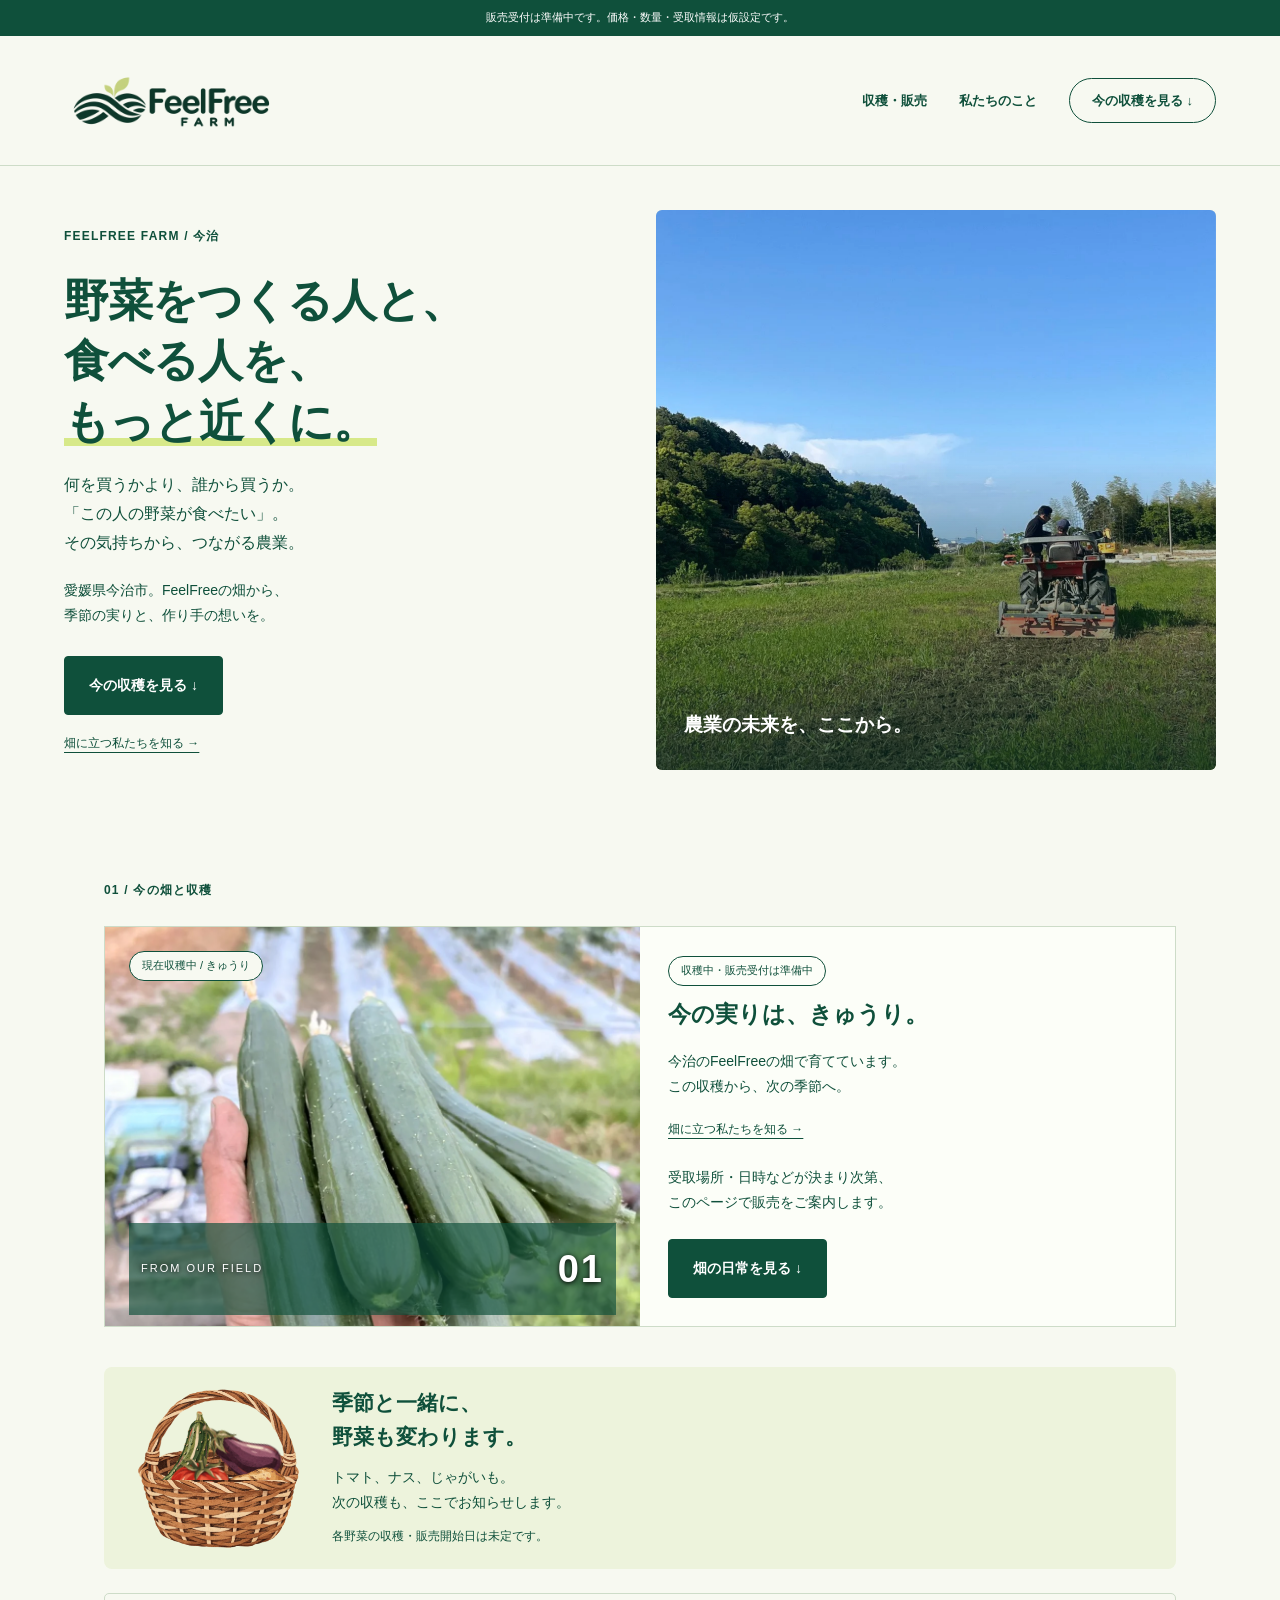
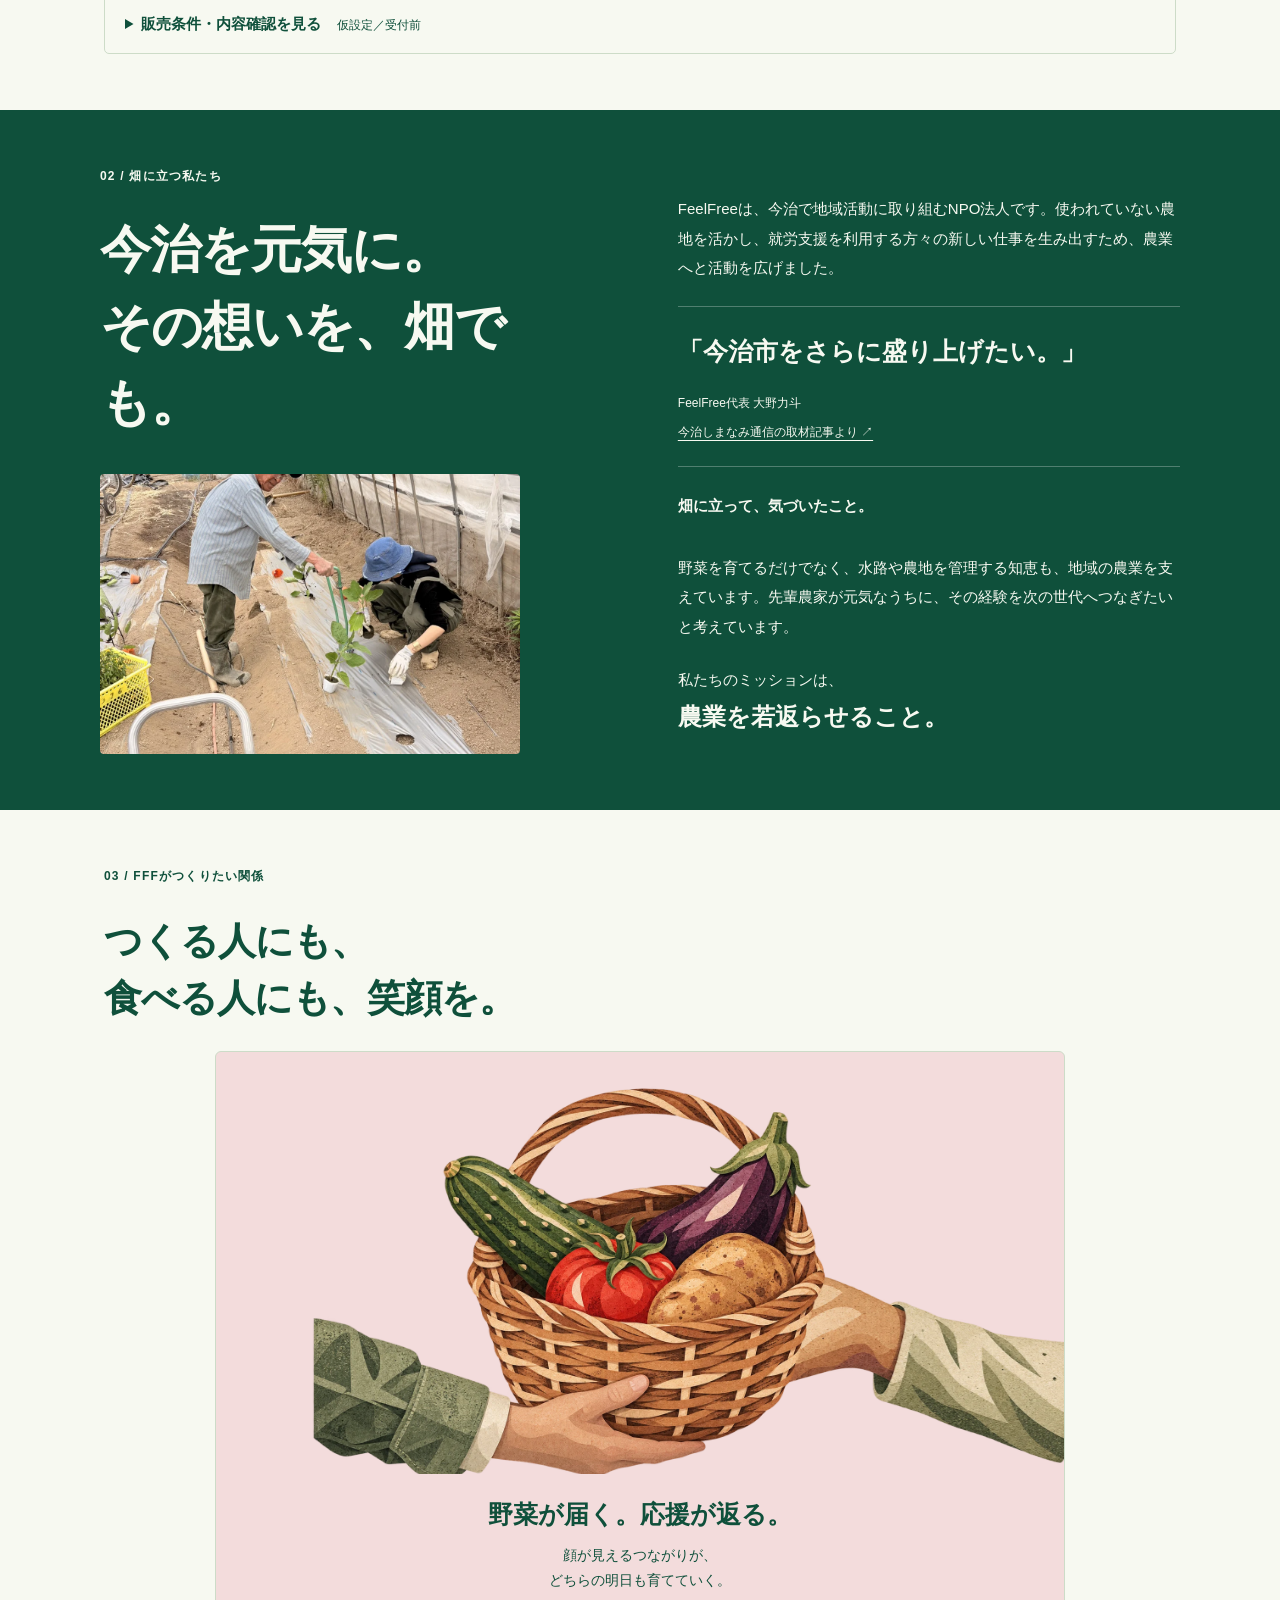
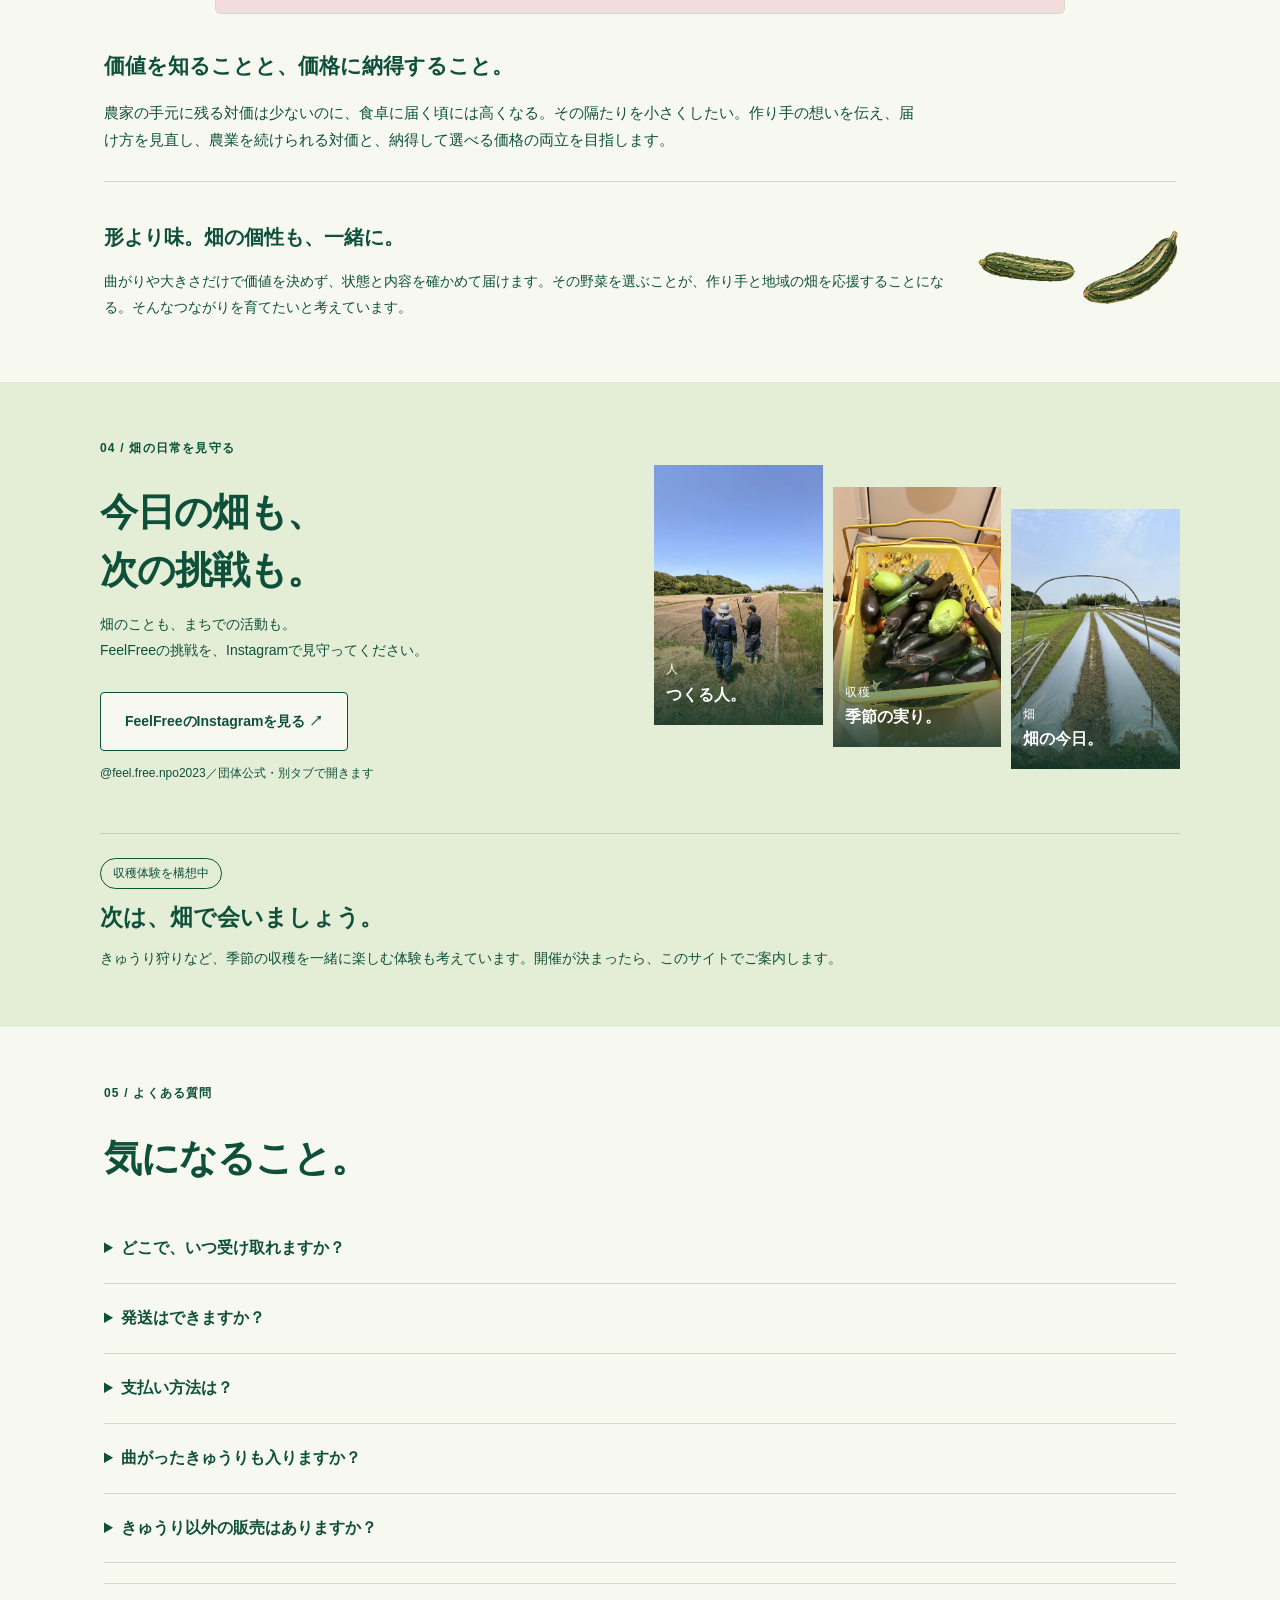
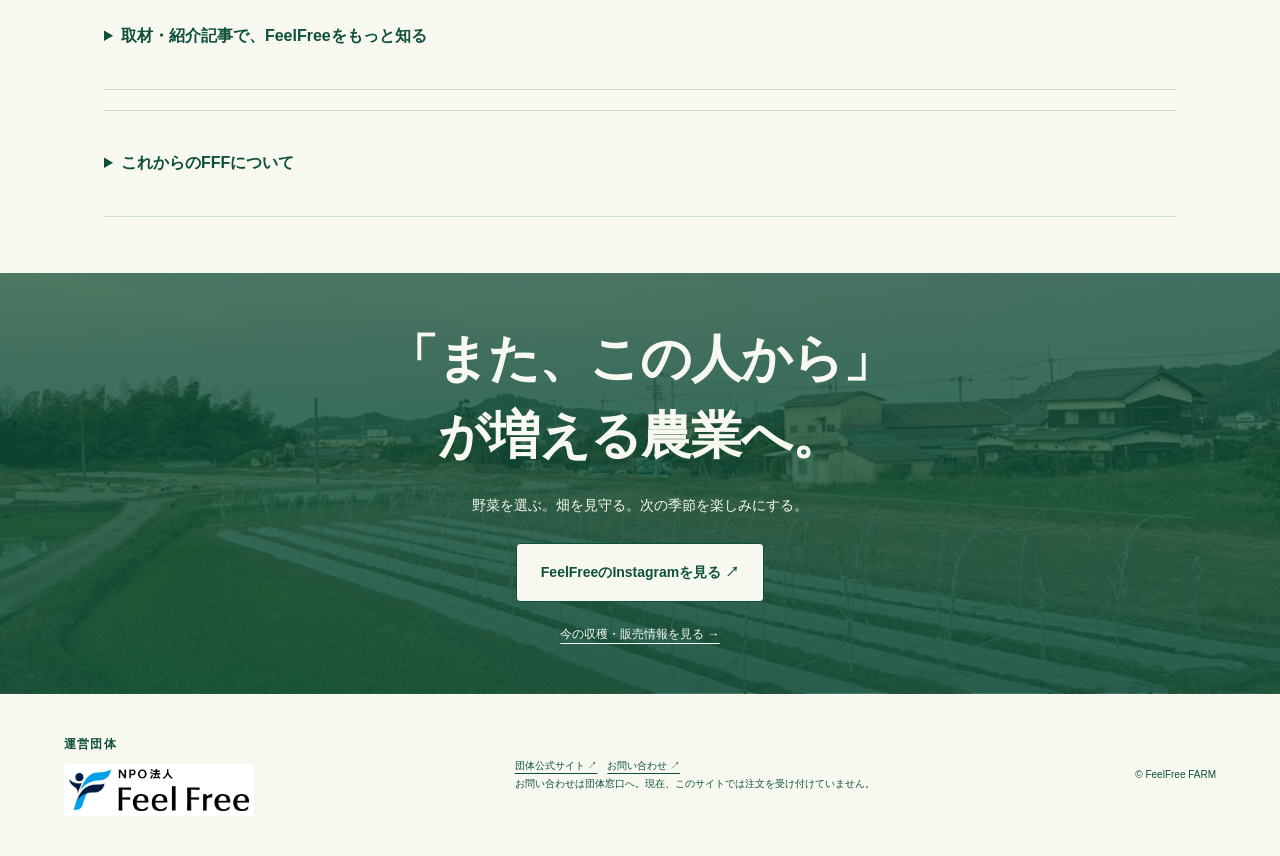
==== index.html @ 2fedcece "Publish approved FeelFree FARM website" ====
<!doctype html>
<html lang="ja"><head><meta charset="utf-8"><meta name="viewport" content="width=device-width,initial-scale=1"><meta name="theme-color" content="#0f503b"><meta name="description" content="FeelFree FARM。野菜をつくる人と、食べる人をつなぐ。作り手の想いを知り、その人の野菜を選ぶ。今治の畑から、季節の実りと物語を届けます。"><title>FeelFree FARM | 畑から、もっと自由に。</title><link rel="stylesheet" href="style.css?v=refine2"><script defer src="config.js"></script><script defer src="app.js?v=refine2"></script></head>
<body><a class="skip" href="#main">本文へ</a><div class="preview">販売受付は準備中です。価格・数量・受取情報は仮設定です。</div>
<header><a class="brand" href="#" aria-label="FeelFree FARM ホーム"><img src="fff-logo.webp" alt="FeelFree FARM" width="1000" height="360"></a><nav aria-label="メイン"><a href="#weekly">収穫・販売</a><a href="#story">私たちのこと</a><a class="nav-cta" href="#weekly">今の収穫を見る ↓</a></nav></header>
<main id="main"><section class="hero"><div class="hero-copy"><p class="eyebrow">FEELFREE FARM / 今治</p><h1 class="hero-title"><span>野菜をつくる人と、</span><span>食べる人を、</span><span><em>もっと近くに。</em></span></h1><p class="lead">何を買うかより、誰から買うか。<br>「この人の野菜が食べたい」。<br>その気持ちから、つながる農業。</p><p class="hero-intro">愛媛県今治市。FeelFreeの畑から、<br>季節の実りと、作り手の想いを。</p><a class="button" href="#weekly">今の収穫を見る ↓</a><a class="text-link" href="#story">畑に立つ私たちを知る →</a></div><figure class="hero-photo"><img src="farm-hero.webp" alt="青空の下、トラクターで畑を耕す人たち" width="1477" height="1108" fetchpriority="high"><figcaption><b>農業の未来を、ここから。</b></figcaption></figure></section><section id="weekly" class="section harvest-section"><p class="eyebrow">01 / 今の畑と収穫</p><div class="product"><div class="product-visual harvest-photo"><img src="cucumber-harvest.webp" alt="畑を背景に、手に持った収穫したきゅうり" width="1108" height="1477" loading="lazy"><span class="pill">現在収穫中 / きゅうり</span><p>FROM OUR FIELD <b>01</b></p></div><div class="product-detail"><span class="pill">収穫中・販売受付は準備中</span><h2>今の実りは、きゅうり。</h2><p>今治のFeelFreeの畑で育てています。<br>この収穫から、次の季節へ。</p><a class="producer-link" href="#story">畑に立つ私たちを知る →</a><p class="harvest-status">受取場所・日時などが決まり次第、<br>このページで販売をご案内します。</p><a class="button" href="#instagram">畑の日常を見る ↓</a></div></div><div class="seasonal compact-season"><div class="season-illustration"><div class="basket-scene" data-motion-scene="basket" role="img" aria-label="きゅうり、トマト、ナス、じゃがいもが収穫かごに集まるイラスト"><img class="basket-back" src="basket.webp" alt="" width="1254" height="1254" loading="lazy"><div class="basket-crop basket-cucumber"><img src="cucumber-curved.webp" alt="" width="1254" height="1254" loading="lazy"></div><div class="basket-crop basket-eggplant"><img src="eggplant.webp" alt="" width="1254" height="1254" loading="lazy"></div><div class="basket-crop basket-potato"><img src="potato.webp" alt="" width="1254" height="1254" loading="lazy"></div><div class="basket-crop basket-tomato"><img src="tomato.webp" alt="" width="1254" height="1254" loading="lazy"></div><img class="basket-front" src="basket.webp" alt="" width="1254" height="1254" loading="lazy"></div><div class="season-art-copy"><h3>季節と一緒に、<br>野菜も変わります。</h3><p>トマト、ナス、じゃがいも。<br>次の収穫も、ここでお知らせします。</p><small>各野菜の収穫・販売開始日は未定です。</small></div></div></div><details id="reserve" class="sales-disclosure"><summary>販売条件・内容確認を見る <span>仮設定／受付前</span></summary><div class="sales-body"><p class="note">価格・数量・受取情報は仮設定です。内容確認をしても、予約・決済・在庫確保は行われません。</p><dl class="sale-facts"><div><dt>商品・価格</dt><dd>きゅうり5本／1袋 ¥300（税込・仮設定）</dd></div><div><dt>販売予定数</dt><dd>20袋（仮設定・在庫未連携）</dd></div><div><dt>受取・支払い</dt><dd>場所・日時・支払い方法は調整中</dd></div><div><dt>発送</dt><dd>要相談／対応地域・送料は未確定</dd></div></dl><form id="order-form"><h3>現在収穫中のきゅうり</h3><label for="quantity">袋数 <span>1袋5本・¥300（税込 / 仮設定）</span></label><div class="quantity"><button type="button" id="minus" aria-label="1袋減らす">−</button><input id="quantity" type="number" min="1" max="5" value="1" required><button type="button" id="plus" aria-label="1袋増やす">＋</button></div><fieldset><legend>受取方法</legend><label class="choice"><input type="radio" name="method" value="local" checked><span><b>ローカル受取</b><small>場所・日時は確定後にご案内</small></span></label><label class="choice"><input type="radio" name="method" value="shipping"><span><b>発送を相談する</b><small>送料別・対応可否は確認が必要です</small></span></label></fieldset><div class="total"><span>商品代金（仮）</span><strong id="total">¥300</strong></div><p id="shipping-note" class="note">受取場所・日時は調整中です。</p><button class="button" type="submit">予約内容を確認する →</button><noscript><p>内容確認にはJavaScriptが必要です。商品情報はこのページでご覧いただけます。</p></noscript></form><div id="confirmation" hidden tabindex="-1"><p class="eyebrow">RESERVATION PREVIEW</p><h3>予約内容の確認</h3><p id="summary"></p><p class="note">送料は含まれていません。これは確認用のプレビューです。送信・予約・決済は行われていません。</p><button type="button" id="copy" class="button">内容をコピーする</button><p id="copy-status" role="status"></p></div></div></details></section><section id="story" class="story section"><div><p class="eyebrow">02 / 畑に立つ私たち</p><h2>今治を元気に。<br>その想いを、畑でも。</h2><img class="story-photo" src="people-growing.webp" alt="ハウスの中で一緒に苗を植える人たち" width="1108" height="1477" loading="lazy"></div><div class="story-body"><p>FeelFreeは、今治で地域活動に取り組むNPO法人です。使われていない農地を活かし、就労支援を利用する方々の新しい仕事を生み出すため、農業へと活動を広げました。</p><blockquote><p>「今治市をさらに盛り上げたい。」</p><cite>FeelFree代表 大野力斗<br><a href="https://imabari-shimanami.com/business/oonorikito-feelfree/" target="_blank" rel="noopener noreferrer">今治しまなみ通信の取材記事より ↗</a></cite></blockquote><p class="field-note"><b>畑に立って、気づいたこと。</b><br>野菜を育てるだけでなく、水路や農地を管理する知恵も、地域の農業を支えています。先輩農家が元気なうちに、その経験を次の世代へつなぎたいと考えています。</p><p class="mission">私たちのミッションは、<strong>農業を若返らせること。</strong></p></div></section><section id="connection" class="connection section"><div class="section-head"><div><p class="eyebrow">03 / FFFがつくりたい関係</p><h2>つくる人にも、<br>食べる人にも、笑顔を。</h2></div></div><div class="hand-connection"><div class="hands-scene" data-motion-scene="hands" role="img" aria-label="作り手が収穫かごを差し出し、食べる人の手が近づくイラスト。野菜を届け、応援が返るつながり"><img class="grower-hand" src="grower-offering.webp" alt="" width="1254" height="1254" loading="lazy"><img class="eater-hand" src="eater-receiving.webp" alt="" width="1254" height="1254" loading="lazy"></div><div class="hands-message"><h3>野菜が届く。応援が返る。</h3><p>顔が見えるつながりが、<br>どちらの明日も育てていく。</p></div></div><div class="connection-copy"><h3>価値を知ることと、価格に納得すること。</h3><p>農家の手元に残る対価は少ないのに、食卓に届く頃には高くなる。その隔たりを小さくしたい。作り手の想いを伝え、届け方を見直し、農業を続けられる対価と、納得して選べる価格の両立を目指します。</p></div><div class="compact-values"><div><h3>形より味。畑の個性も、一緒に。</h3><p>曲がりや大きさだけで価値を決めず、状態と内容を確かめて届けます。その野菜を選ぶことが、作り手と地域の畑を応援することになる。そんなつながりを育てたいと考えています。</p></div><div class="value-illustrations" role="img" aria-label="形の違う2本のきゅうり"><img src="cucumber-straight.webp" alt="" width="1254" height="1254" loading="lazy"><img src="cucumber-curved.webp" alt="" width="1254" height="1254" loading="lazy"></div></div></section><section id="instagram" class="social section"><div><p class="eyebrow">04 / 畑の日常を見守る</p><h2>今日の畑も、<br>次の挑戦も。</h2><p>畑のことも、まちでの活動も。<br>FeelFreeの挑戦を、Instagramで見守ってください。</p><a class="button light" id="instagram-button" href="https://www.instagram.com/feel.free.npo2023/" target="_blank" rel="noopener noreferrer">FeelFreeのInstagramを見る ↗</a><p id="instagram-status" class="note">@feel.free.npo2023／団体公式・別タブで開きます</p></div><div class="journal"><div><img src="farm-walk.webp" alt="畑の道を一緒に歩く人たち" width="1108" height="1477" loading="lazy"><span>人</span><b>つくる人。</b></div><div><img src="seasonal-basket.webp" alt="ナスなどの野菜が入った収穫かご" width="1108" height="1477" loading="lazy"><span>収穫</span><b>季節の実り。</b></div><div><img src="field-rows.webp" alt="空の下にまっすぐ続く畑の畝" width="1108" height="1477" loading="lazy"><span>畑</span><b>畑の今日。</b></div></div><div class="event-preview"><span class="pill">収穫体験を構想中</span><h3>次は、畑で会いましょう。</h3><p>きゅうり狩りなど、季節の収穫を一緒に楽しむ体験も考えています。開催が決まったら、このサイトでご案内します。</p></div></section><section class="section faq"><p class="eyebrow">05 / よくある質問</p><h2>気になること。</h2><details><summary>どこで、いつ受け取れますか？</summary><p>場所と日時は調整中です。受付開始前に商品欄へ掲載します。現時点で来場・受取をお約束するものではありません。</p></details><details><summary>発送はできますか？</summary><p>初期はローカル受取を中心に考えています。発送は要相談です。対応地域・梱包方法・送料を確定してからご案内します。</p></details><details><summary>支払い方法は？</summary><p>支払い方法は未確定です。このサイトでは現在、決済できません。受付開始時にご案内します。</p></details><details><summary>曲がったきゅうりも入りますか？</summary><p>含まれる可能性があります。実際の販売内容は、その週の商品説明でお知らせします。</p></details><details><summary>きゅうり以外の販売はありますか？</summary><p>FFFでは、トマト・ナス・じゃがいもなども収穫時期に合わせて発信していきます。現在収穫中なのがきゅうりです。販売の開始日や内容は、それぞれ確定後にお知らせします。</p></details><div id="articles" class="articles"><details class="background-details"><summary>取材・紹介記事で、FeelFreeをもっと知る</summary><div class="article-grid"><a href="https://imabari-shimanami.com/business/oonorikito-feelfree/" target="_blank" rel="noopener noreferrer"><span>今治しまなみ通信 / 2026.09.07</span><h3>農業に踏み出した理由と、<br>次の世代へつなぐ未来。</h3><p>農地の活用、仕事づくり、農業の知恵の継承。FeelFreeの農業への挑戦を紹介した記事です。</p><b>取材記事を読む ↗ <small>別タブで開きます</small></b></a><a href="https://ehimeimabari-padel.com/?p=2091&amp;shem=aimgspe," target="_blank" rel="noopener noreferrer"><span>今治パデル協会 / 2026.09.02</span><h3>若い人の挑戦が、<br>まちの活力になる。</h3><p>FeelFreeの地域活動と、今治パデル協会へのシルバーパートナー加入を紹介。活動の根底にある想いが伝わります。</p><b>紹介記事を読む ↗ <small>別タブで開きます</small></b></a></div></details></div><details class="background-details"><summary>これからのFFFについて</summary><p>今はFeelFreeの畑から。これからは地域の農家と、その人の野菜を食べたい人が直接出会える場所へ。農家自身が想いを発信し、応援してくれる人とつながる手助けもしていきます。</p><p class="note">農家の掲載・マッチング機能は将来構想です。</p></details></section><section class="closing" style="background-image:linear-gradient(#0f503bba,#0f503bdf),url(evening-field.webp)"><h2>「また、この人から」<br>が増える農業へ。</h2><p>野菜を選ぶ。畑を見守る。次の季節を楽しみにする。</p><a class="button light" href="https://www.instagram.com/feel.free.npo2023/" target="_blank" rel="noopener noreferrer">FeelFreeのInstagramを見る ↗</a><a class="closing-link" href="#weekly">今の収穫・販売情報を見る →</a></section></main><footer><div class="operator"><p class="eyebrow">運営団体</p><img src="feelfree-logo.jpg" alt="NPO法人FeelFree" width="999" height="233" loading="lazy"></div><p><a href="https://feelfreeimabari.jp/" target="_blank" rel="noopener noreferrer">団体公式サイト ↗</a>　<a href="https://feelfreeimabari.jp/contact/" target="_blank" rel="noopener noreferrer">お問い合わせ ↗</a><br>お問い合わせは団体窓口へ。現在、このサイトでは注文を受け付けていません。</p><small>© FeelFree FARM</small></footer></body></html>
---- style.css ----
@charset "UTF-8";
.purpose-intro{padding-top:38px!important;padding-bottom:38px!important;border-bottom:1px solid var(--line)}.purpose-intro .eyebrow{margin-bottom:12px}.purpose-intro>p:last-child{font-size:clamp(17px,2vw,24px);line-height:1.9;margin:0}.producer-link{display:block;font-size:12px;text-decoration:underline;text-underline-offset:5px;margin-top:20px}.signature a{display:inline-block;margin-top:12px;text-decoration:underline;text-underline-offset:4px}.connection{padding-bottom:45px}.connection-lead{font-size:17px;line-height:2}.connection-map{display:grid;grid-template-columns:minmax(0,1fr) minmax(0,1.2fr) minmax(0,1fr);margin:35px 0;background:#e4eed8;border:1px solid var(--line)}.connection-map>div{padding:25px}.connection-map span{font-size:10px;letter-spacing:1px}.connection-map h3{font-size:25px;margin:10px 0}.connection-map p{font-size:13px;margin:0}.connection-center{display:flex;align-items:center;justify-content:center;flex-direction:column;background:var(--lime);text-align:center}.connection-center b{font-size:17px}.connection-center strong{font-size:35px;line-height:1.2}.connection-copy{max-width:760px}.articles{padding-top:35px}.article-grid{display:grid;grid-template-columns:repeat(2,minmax(0,1fr));gap:20px;margin-top:28px}.article-grid>a{display:block;padding:28px;border:1px solid var(--line);background:#fcfef8;transition:background .2s}.article-grid>a:hover{background:#e8f2db}.article-grid span{font-size:11px}.article-grid h3{font-size:23px;margin-top:15px}.article-grid p{font-size:13px}.article-grid b{display:block;border-top:1px solid var(--line);padding-top:16px;font-size:13px;margin-top:25px}.article-grid small{font-size:10px;font-weight:normal;display:block}.future{background:#e6efd9;margin-top:60px;margin-bottom:10px}.future>p:not(.eyebrow){max-width:750px}.future h2{margin-bottom:25px}.closing-link{display:block;margin-top:22px;text-decoration:underline;text-underline-offset:5px;font-size:12px}.closing>p:not(.eyebrow){margin-bottom:25px}@media(max-width:600px){.hero h1{font-size:clamp(29px,7.6vw,43px);letter-spacing:-1px}.connection-map{grid-template-columns:1fr}.connection-map>div{padding:22px}.connection-center strong{transform:rotate(90deg);margin:8px}.connection-map p br{display:none}.article-grid{grid-template-columns:1fr}.article-grid>a{padding:23px}.article-grid h3{font-size:21px}.connection-lead{font-size:15px}.connection-lead br{display:none}.future{margin-top:35px}.future h2{font-size:27px}}
/* Grid children must shrink to the available mobile width. */
.hero>*,.product>*,.story>*,.social>*,.values-grid>*,.reservation-grid>*,.journal>*{min-width:0}
:root{--green:#0f503b;--lime:#d7e989;--paper:#f7f9f1;--line:#cddcc8}*{box-sizing:border-box}html{scroll-behavior:smooth;scroll-padding-top:24px}body{margin:0;background:var(--paper);color:var(--green);font-family:Arial,"Yu Gothic",Meiryo,sans-serif;line-height:1.8}a{color:inherit;text-decoration:none}button,input{font:inherit}button,a,input,summary{-webkit-tap-highlight-color:transparent}button{cursor:pointer}a:focus-visible,button:focus-visible,input:focus-visible,summary:focus-visible{outline:3px solid #b2772c;outline-offset:5px}.skip{position:absolute;left:10px;top:-100px}.skip:focus{top:10px;z-index:10;background:white}.preview{background:var(--green);color:white;text-align:center;padding:8px 20px;font-size:12px}header{max-width:1360px;margin:auto;padding:27px 5%;display:flex;align-items:center;justify-content:space-between;border-bottom:1px solid var(--line)}.brand{font-size:27px;font-weight:800;letter-spacing:-1px;line-height:1.2}.brand span{font-size:14px;letter-spacing:2px}.brand small{display:block;font-size:10px;letter-spacing:2px;margin-top:9px}nav{display:flex;gap:32px;align-items:center;font-size:13px;font-weight:bold}.nav-cta{border:1px solid var(--green);border-radius:30px;padding:10px 22px}.hero{max-width:1360px;margin:auto;display:grid;grid-template-columns:1fr 1fr;padding:44px 5% 54px;gap:32px;align-items:center}.eyebrow{font-size:11px;letter-spacing:2px;font-weight:bold;margin:0 0 24px}.week-tag{font-size:12px;display:inline-block;border:1px solid var(--green);border-radius:30px;padding:4px 14px;margin:0 0 15px}h1{font-size:clamp(40px,4.7vw,67px);letter-spacing:-3px;line-height:1.35;margin:0 0 20px;font-weight:800}em{font-style:normal;box-shadow:inset 0 -0.18em var(--lime)}.lead{font-size:16px}.hero-facts{display:flex;gap:20px;align-items:center;margin:28px 0}.hero-facts>span{font-size:13px;font-weight:bold}.hero-facts strong{font-size:34px;line-height:1.3}.hero-facts small{display:block;font-size:10px;font-weight:normal;line-height:1.8}.button{display:inline-flex;align-items:center;justify-content:space-between;gap:36px;background:var(--green);color:white;border:1px solid var(--green);border-radius:4px;padding:16px 24px;font-size:14px;font-weight:bold;transition:transform .2s,background .2s}.button:hover{transform:translateY(-3px);background:#19664a}.hero-art{position:relative;background:#e7ebd4;border-radius:50% 50% 4px 4px;min-width:0;text-align:center;overflow:hidden}.hero-art svg{width:100%;display:block;animation:arrive .9s ease-out}.art-top{position:absolute;top:28px;left:0;right:0;font-size:10px;letter-spacing:2px}.round-label{position:absolute;top:90px;right:22px;transform:rotate(12deg);width:105px;height:105px;display:grid;align-content:center;background:var(--lime);border-radius:50%;font-size:13px;line-height:1.6;border:1px solid var(--green)}.round-label b{font-size:21px}.art-caption{position:absolute;bottom:17px;left:0;right:0;font-size:10px;line-height:1.8}.art-caption b{font-size:12px}.manifesto-strip{padding:19px;text-align:center;background:var(--lime);font-size:13px;font-weight:bold;letter-spacing:3px}.manifesto-strip span{margin:0 26px}.section{max-width:1200px;margin:auto;padding:90px 5%}.section-head{display:flex;justify-content:space-between;align-items:end;margin-bottom:35px;gap:30px}h2{font-size:clamp(28px,3vw,43px);line-height:1.5;letter-spacing:-1px;margin:0}h3{font-size:21px;line-height:1.6;margin:10px 0 16px}p{font-size:14px}.section-head>p{font-size:13px}.product{display:grid;grid-template-columns:1fr 1fr;border:1px solid var(--line);background:#fcfef8}.product-visual{background:#e0e6c9;padding:30px;display:flex;flex-direction:column;justify-content:space-between;min-height:470px;position:relative}.pill{display:inline-block;width:fit-content;border:1px solid currentColor;padding:4px 12px;border-radius:20px;font-size:11px}.cucumber-lines{display:flex;justify-content:center;gap:14px;transform:rotate(-13deg);padding:40px 0}.cucumber-lines i{width:36px;height:240px;border-radius:50% 50% 40% 40%;background:radial-gradient(circle,#90ae65 1px,transparent 2px) 0 0/15px 20px,linear-gradient(90deg,#164b32,#567e42,#205132);box-shadow:8px 13px 12px #183c2420}.cucumber-lines i:nth-child(even){transform:translateY(18px) rotate(5deg)}.product-visual>p{letter-spacing:2px;font-size:11px;display:flex;justify-content:space-between;align-items:center}.product-visual b{font-size:38px}.product-visual small{font-size:10px}.product-detail{padding:35px}.product-detail .eyebrow{margin-bottom:12px}.price{display:flex;align-items:baseline;gap:14px;margin:24px 0}.price strong{font-size:42px}.price span{font-size:11px}dl{margin:0}dl>div{display:grid;grid-template-columns:105px 1fr;border-top:1px solid var(--line);padding:11px 0;font-size:12px}dt{font-weight:bold}dd{margin:0}.note{font-size:12px;opacity:.8}.steps{display:grid;grid-template-columns:repeat(3,1fr);margin-top:28px;gap:28px}.steps>div{border-top:1px solid var(--line);padding-top:18px}.steps b{font-size:12px}.steps h3{font-size:17px;margin:8px 0}.steps p{font-size:12px;margin:0}.story{max-width:none;background:var(--green);color:var(--paper);display:grid;grid-template-columns:1fr 1fr;gap:10%;padding-left:max(5%,calc((100vw - 1080px)/2));padding-right:max(5%,calc((100vw - 1080px)/2))}.story h2{font-size:clamp(35px,4vw,54px)}.story-stamp{font-size:28px;border:1px solid #a8ba9b;border-radius:50%;width:140px;height:140px;text-align:center;display:grid;align-content:center;line-height:1.2;transform:rotate(-12deg);margin-top:35px}.story-stamp span{font-size:16px;letter-spacing:5px}.story-body p{line-height:2.2;margin-bottom:24px}.story-body .large-copy{font-size:26px;line-height:1.8;margin-top:0}.signature{font-size:12px;display:block;border-top:1px solid #6b8b76;padding-top:24px}.values{padding-top:100px;padding-bottom:100px}.values-grid{display:grid;grid-template-columns:1.1fr 1fr;gap:60px}.values h2{font-size:clamp(30px,3.4vw,46px)}.values h3{margin-top:0;font-size:19px}.social{max-width:none;background:#e4eed6;display:grid;grid-template-columns:1fr 1fr;gap:7%;padding-left:max(5%,calc((100vw - 1080px)/2));padding-right:max(5%,calc((100vw - 1080px)/2))}.light{background:var(--paper);color:var(--green)}.light:hover{background:var(--lime)}.social .button{margin-top:15px}.journal{display:grid;grid-template-columns:repeat(3,1fr);gap:10px;align-content:center}.journal>div{aspect-ratio:.72;background:#c4d2af;padding:15px;display:flex;flex-direction:column;justify-content:space-between}.journal>div:nth-child(2){background:#d6dcba;margin-top:22px}.journal>div:nth-child(3){background:#bbcca8;margin-top:44px}.journal span{font-size:9px;letter-spacing:1px}.journal b{font-size:20px;writing-mode:vertical-rl;align-self:center;letter-spacing:4px}.journal p{font-size:10px}.journal small{grid-column:1/-1;font-size:10px}.reservation-grid{display:grid;grid-template-columns:1.35fr 1fr;gap:50px}form{border:1px solid var(--line);padding:32px;background:#fcfef8}form h3{margin-top:0}form>label{display:block;font-weight:bold;font-size:14px}form>label span{display:block;font-size:12px;font-weight:normal}.quantity{display:flex;margin:16px 0 26px;width:170px}.quantity button{background:#e7f0dd;border:1px solid var(--line);width:48px;height:46px}.quantity input{min-width:0;width:74px;text-align:center;border:1px solid var(--line);border-left:0;border-right:0;background:white;border-radius:0}.quantity input::-webkit-inner-spin-button{appearance:none}fieldset{border:0;padding:0;margin:0}legend{font-size:14px;font-weight:bold;margin-bottom:12px}.choice{display:flex;gap:14px;align-items:center;border:1px solid var(--line);padding:14px;margin-bottom:10px;cursor:pointer}.choice:has(input:checked){background:#e8f2d8;border-color:var(--green)}input[type=radio]{accent-color:var(--green);width:20px;height:20px}.choice b{font-size:14px}.choice small{display:block;font-size:11px}.total{display:flex;justify-content:space-between;align-items:center;border-top:1px solid var(--line);padding-top:20px;margin-top:20px;font-size:14px}.total strong{font-size:32px}form .button{width:100%;margin-top:10px}aside{padding:20px 0}aside h3{font-size:30px}aside p{line-height:2}hr{border:0;border-top:1px solid var(--line);margin:28px 0}#confirmation{margin-top:28px;padding:28px;background:var(--lime);border-radius:4px}#confirmation[hidden]{display:none}#confirmation .eyebrow{margin-bottom:10px}.events{background:#f4ecd6;border-radius:6px}.event-row{display:flex;gap:36px;margin-top:34px}.event-icon{font-size:70px;line-height:1}.event-row>div{max-width:700px}.faq details{border-bottom:1px solid var(--line);padding:20px 0}.faq h2{margin-bottom:28px}summary{cursor:pointer;font-size:16px;font-weight:bold;padding-right:12px}.faq details p{max-width:750px;padding:5px 20px}.closing{background:var(--green);color:var(--paper);text-align:center;padding:70px 24px}.closing h2{font-size:clamp(35px,4vw,54px);margin-bottom:30px}.closing .eyebrow{color:var(--lime)}footer{display:flex;align-items:center;justify-content:space-between;gap:24px;padding:40px 5%}footer p,footer small{font-size:10px}@keyframes arrive{from{opacity:0;transform:translateY(20px) rotate(-4deg)}to{opacity:1;transform:none}}@media(max-width:850px){nav>a:not(.nav-cta){display:none}.hero-facts{gap:12px}.hero-facts strong{font-size:27px}.hero{gap:15px}h1{letter-spacing:-2px}.section{padding:65px 5%}.story,.social{gap:6%}.journal{gap:6px}.journal>div{padding:10px}.journal b{font-size:17px}.product-detail{padding:25px}.product-visual{min-height:440px}.cucumber-lines{gap:8px}.cucumber-lines i{width:29px}.reservation-grid{gap:30px}.values-grid{gap:30px}footer{flex-wrap:wrap}}@media(max-width:600px){.preview{font-size:10px;padding:7px 16px}header{padding:20px 5%}.brand{font-size:23px}.brand span{font-size:11px}.brand small{font-size:8px}.nav-cta{font-size:10px;padding:9px 13px}.hero{grid-template-columns:1fr;padding-top:30px;gap:28px}.hero-copy .eyebrow{font-size:9px;margin-bottom:15px}h1{font-size:43px;line-height:1.35}.hero-facts{gap:22px;margin:22px 0}.hero-facts strong{font-size:32px}.hero-art{max-height:420px}.hero-art svg{max-height:420px}.round-label{top:75px;right:20px;width:85px;height:85px;font-size:11px}.round-label b{font-size:18px}.art-top{top:20px;font-size:8px}.art-caption{bottom:9px}.manifesto-strip{font-size:9px;letter-spacing:1px;padding:15px 5px}.manifesto-strip span{margin:0 8px}.section-head{display:block;margin-bottom:25px}.section-head>p{margin-top:20px}.eyebrow{font-size:10px;margin-bottom:18px}.product{grid-template-columns:1fr}.product-visual{min-height:320px;padding:22px}.cucumber-lines{padding:20px 0;gap:15px}.cucumber-lines i{height:170px;width:28px}.product-detail{padding:25px}.price{flex-wrap:wrap}.steps{gap:14px}.steps h3{font-size:14px}.steps p{font-size:11px}.story,.social,.values-grid,.reservation-grid{grid-template-columns:1fr}.story-stamp{display:none}.story-body{margin-top:36px}.story-body .large-copy{font-size:23px}.values-grid{gap:30px}.journal{margin-top:28px;gap:10px}.journal>div{padding:14px;aspect-ratio:.85}.journal b{font-size:22px}.journal p{font-size:9px}.journal small{margin-top:10px}form{padding:23px}.reservation-grid{gap:15px}aside{padding:15px 0 0}.event-row{gap:18px}.event-icon{font-size:45px}.event-row h3{font-size:20px}.events{border-radius:0}footer{padding:30px 5%;align-items:start}footer p{width:100%;order:3;margin:0}.closing{padding:60px 20px}.button{min-height:52px}h2{font-size:29px}}@media(prefers-reduced-motion:reduce){html{scroll-behavior:auto}*,*::before,*::after{animation:none!important;transition:none!important}.button:hover{transform:none}}
/* FFF main site: seasonal editorial photography */
.hero-photo{margin:0;position:relative;border-radius:6px;overflow:hidden;aspect-ratio:1/1.06;background:#dae1cc}.hero-photo img{width:100%;height:100%;object-fit:cover;object-position:65% 50%;display:block;animation:arrive .9s ease-out}.hero-photo:after{content:'';position:absolute;inset:45% 0 0;background:linear-gradient(transparent,#09291cc9)}.hero-photo figcaption{position:absolute;left:28px;bottom:28px;z-index:1;color:white}.hero-photo figcaption span{display:block;font-size:10px;letter-spacing:2px}.hero-photo figcaption b{font-size:19px}.hero-intro{margin:20px 0 28px}.text-link{display:block;font-size:12px;margin-top:18px;text-decoration:underline;text-underline-offset:5px}.harvest-photo{padding:0;min-height:0;overflow:hidden}.harvest-photo img{width:100%;height:100%;object-fit:cover;position:absolute;inset:0}.harvest-photo .pill{position:absolute;top:24px;left:24px;background:var(--paper)}.harvest-photo>p{position:absolute;bottom:0;left:24px;right:24px;color:white;text-shadow:0 1px 5px #000;background:#0f503baa;padding:12px}.seasonal{margin-top:40px}.seasonal-heading h3{font-size:22px}.crop-grid{display:grid;grid-template-columns:repeat(4,minmax(0,1fr));gap:16px}.crop-grid>div{border-top:2px solid var(--line);padding:18px 12px;background:#edf3e5}.crop-grid>div:first-child{background:var(--lime);border-color:var(--green)}.crop-grid span{font-size:9px;letter-spacing:1px}.crop-grid h3{margin:12px 0 4px;font-size:24px}.crop-grid p{font-size:12px}.story-photo{display:block;width:100%;max-width:420px;height:280px;object-fit:cover;object-position:50% 38%;margin-top:32px;border-radius:4px}.story-body{align-self:center}.journal>div{position:relative;padding:0;aspect-ratio:.65;overflow:hidden;justify-content:end;color:white}.journal>div:after{content:'';position:absolute;inset:50% 0 0;background:linear-gradient(transparent,#103327d9)}.journal img{position:absolute;inset:0;width:100%;height:100%;object-fit:cover}.journal span,.journal b{position:relative;z-index:1;margin:0 12px}.journal span{font-size:9px}.journal b{writing-mode:horizontal-tb;font-size:17px;letter-spacing:0;align-self:start;margin-bottom:15px}.closing{background-size:cover;background-position:center 55%}@media(max-width:600px){.hero-photo{aspect-ratio:1.13}.hero-photo img{object-position:66% 70%}.hero-photo figcaption{left:20px;bottom:20px}.hero-photo figcaption b{font-size:17px}.harvest-photo{height:370px;min-height:370px}.harvest-photo img{object-position:center 42%}.crop-grid{grid-template-columns:repeat(2,minmax(0,1fr));gap:10px}.crop-grid h3{font-size:23px}.story-photo{height:280px;max-width:none}.journal>div{aspect-ratio:.68}.journal b{font-size:14px}.journal span,.journal b{margin-left:8px;margin-right:5px}}

.hero h1{font-size:clamp(32px,3.5vw,48px);letter-spacing:-1px}@media(max-width:600px){.hero h1{font-size:clamp(28px,7.6vw,43px)}}

@media(max-width:360px){.connection h2{font-size:24px}.signature a{font-size:11px}.closing h2{font-size:29px}}
/* Original paper-cut illustrations: short motion, then a quiet resting state. */
.season-illustration{display:grid;grid-template-columns:minmax(0,1fr) minmax(0,1fr);align-items:center;gap:35px;margin:30px 0;background:#edf3dc;border-radius:8px;padding:25px}.basket-scene{position:relative;width:100%;max-width:420px;aspect-ratio:1.05;margin:auto;isolation:isolate}.basket-scene img{display:block;width:100%;height:100%;object-fit:contain}.basket-back,.basket-front{position:absolute;inset:0;width:100%;height:100%}.basket-back{z-index:0}.basket-front{z-index:3;clip-path:inset(57% 0 0 0);pointer-events:none}.basket-crop{position:absolute;z-index:2;transform-origin:50% 80%}.basket-cucumber{width:56%;height:56%;left:6%;top:16%;--turn:-28deg;--delay:0s;transform:rotate(var(--turn))}.basket-eggplant{width:41%;height:54%;left:48%;top:11%;--turn:-18deg;--delay:.65s;transform:rotate(var(--turn))}.basket-potato{width:38%;height:38%;left:50%;top:42%;--turn:10deg;--delay:1.3s;transform:rotate(var(--turn))}.basket-tomato{width:35%;height:40%;left:22%;top:38%;--turn:0deg;--delay:1.95s;transform:rotate(var(--turn))}.season-art-copy{min-width:0}.season-art-copy h3{font-size:30px;margin:12px 0 18px}.season-art-copy .eyebrow{margin-bottom:12px}.motion-replay{background:transparent;border:1px solid #768869;border-radius:24px;color:var(--green);font-size:11px;padding:10px 17px;min-height:44px}.motion-replay:disabled{opacity:.45;cursor:default}.motion-replay[hidden]{display:none}.is-playing .basket-crop{animation:basket-arrive 1.35s cubic-bezier(.22,.7,.3,1) var(--delay) both}.vegetable-gallery{display:grid;grid-template-columns:repeat(5,minmax(0,1fr));gap:18px;margin-top:42px;padding:20px 0 10px;align-items:center}.vegetable-piece{aspect-ratio:1;min-width:0;transform-origin:50% 85%}.vegetable-piece img{width:100%;height:100%;object-fit:contain;display:block}.vegetable-piece:nth-child(1){--delay:0s}.vegetable-piece:nth-child(2){--delay:.45s}.vegetable-piece:nth-child(3){--delay:.9s}.vegetable-piece:nth-child(4){--delay:1.35s}.vegetable-piece:nth-child(5){--delay:1.8s}.is-playing .vegetable-piece{animation:vegetable-sway 1.8s ease-in-out var(--delay) both}.gallery-caption{display:flex;align-items:center;justify-content:space-between;gap:15px;font-size:11px;padding-top:10px;border-top:1px solid var(--line)}@keyframes basket-arrive{0%{opacity:0;transform:translateY(-45px) rotate(calc(var(--turn) - 8deg))}65%{opacity:1;transform:translateY(4px) rotate(calc(var(--turn) + 2deg))}100%{opacity:1;transform:translateY(0) rotate(var(--turn))}}@keyframes vegetable-sway{0%,100%{transform:rotate(0)}30%{transform:rotate(-5deg) translateY(-3px)}65%{transform:rotate(3deg)}}@media(max-width:600px){.season-illustration{grid-template-columns:1fr;gap:8px;padding:20px 18px}.basket-scene{max-width:330px}.season-art-copy h3{font-size:26px}.season-art-copy h3 br{display:none}.season-art-copy .eyebrow{font-size:9px}.vegetable-gallery{gap:8px;grid-template-columns:repeat(3,minmax(0,1fr));margin-top:25px}.vegetable-piece:nth-child(4){grid-column:1;margin-left:30%;margin-right:-30%}.vegetable-piece:nth-child(5){grid-column:3;margin-left:-30%;margin-right:30%}.gallery-caption{align-items:start;flex-direction:column}}@media(prefers-reduced-motion:reduce){.is-playing .basket-crop,.is-playing .vegetable-piece{animation:none!important}}
@media(max-width:600px){.season-art-copy h3 br{display:initial}}
/* Hands exchange: a single landscape scene on every device. */
.hand-connection{margin:35px 0;background:#e4eed8;border:1px solid var(--line);border-radius:6px}.hand-labels{display:grid;grid-template-columns:repeat(2,minmax(0,1fr));gap:20px;padding:28px 32px 0}.hand-labels>div:last-child{text-align:right}.hand-labels span{font-size:10px;letter-spacing:2px}.hand-labels h3{font-size:27px;margin:8px 0}.hand-labels p{font-size:13px;margin:0}.hands-scene{position:relative;isolation:isolate;width:100%;aspect-ratio:2.1;overflow:hidden}.hands-scene>img{position:absolute;object-fit:contain;display:block;height:auto}.grower-hand{width:57%;left:0;top:-13%;z-index:2}.eater-hand{width:57%;right:-2%;top:6%;z-index:1}.hands-message{background:var(--lime);padding:27px 20px;text-align:center}.hands-message .eyebrow{font-size:9px;letter-spacing:1.5px;margin-bottom:10px}.hands-message h3{font-size:25px;margin:0 0 9px}.hands-message p{margin:0 0 16px}.hands-message small{display:block;font-size:10px;margin-top:12px}.hands-scene.is-playing .grower-hand{animation:offer-hand 2.8s ease-in-out both}.hands-scene.is-playing .eater-hand{animation:receive-hand 3.5s ease-in-out both}@keyframes offer-hand{0%{transform:translateX(-12%) rotate(-3deg);opacity:.45}55%{transform:translateX(2%) rotate(1deg);opacity:1}100%{transform:none;opacity:1}}@keyframes receive-hand{0%,15%{transform:translateX(18%) translateY(6%);opacity:.35}65%{transform:translateX(-2%) translateY(-2%);opacity:1}100%{transform:none;opacity:1}}@media(max-width:600px){.hand-labels{padding:20px 16px 0;gap:15px}.hand-labels h3{font-size:23px}.hand-labels p{font-size:11px;line-height:1.9}.hands-scene{aspect-ratio:1.55}.grower-hand{width:63%;top:0;left:-2%}.eater-hand{width:65%;top:18%;right:-4%}.hands-message{padding:23px 16px}.hands-message h3{font-size:22px}.hands-message .eyebrow{font-size:8px}.hands-message p{font-size:13px}}@media(prefers-reduced-motion:reduce){.hands-scene.is-playing *{animation:none!important}}
@media(max-width:360px){.hand-labels p{font-size:10px}.hand-labels h3{font-size:21px}.hands-message h3{font-size:19px}}

/* Warmth passes through the background, leaving the hands unobstructed. */
.hand-connection{transition:background-color 2.5s ease-in-out}.hand-connection.has-connected{background-color:#f3dcdc}.hands-message{transition:background-color 2.5s ease-in-out}.hand-connection.has-connected .hands-message{background-color:#f3dcdc}

/* Center the basket within the artwork, rather than centering its transparent canvas. */
.grower-hand{width:62.7%;left:10.1855%;transform-origin:63.5% 55%}
.hands-scene.is-playing .grower-hand{animation:offer-to-center 3.5s cubic-bezier(.22,.65,.3,1) both}
@keyframes offer-to-center{0%{transform:translateX(-22%) translateY(3%) rotate(-4deg);opacity:1}65%{transform:translateX(1%) translateY(-1%) rotate(.6deg);opacity:1}100%{transform:translateX(0) translateY(0) rotate(0);opacity:1}}
@media(max-width:600px){.grower-hand{width:69.3%;left:5.9945%;top:0}.hands-scene.is-playing .grower-hand{animation-name:offer-to-center}}
/* Opening: the three lines arrive in a calm sequence. */
.hero-title>span{display:block;animation:hero-line-in .95s cubic-bezier(.2,.65,.3,1) both}.hero-title>span:nth-child(2){animation-delay:.18s}.hero-title>span:nth-child(3){animation-delay:.36s}.hero-title em{display:inline;animation:hero-mark-in 1.1s ease-out .65s both}.hero .lead{animation:hero-line-in .85s ease-out .55s both}.hero .hero-intro{animation:hero-line-in .85s ease-out .7s both}.hero .button,.hero .text-link{animation:hero-line-in .75s ease-out .85s both}.hero-photo img{animation:hero-photo-in 1.3s ease-out both}.hands-scene{margin-top:18px}.hands-message{border-top:0}.article-grid>a,.crop-grid>div{transition:background-color .25s ease,transform .25s ease}.article-grid>a:hover{transform:translateY(-3px)}.motion-replay:not(:disabled):hover{background:#ffffff60;transform:translateY(-1px);transition:background .2s,transform .2s}@keyframes hero-line-in{from{opacity:0;transform:translateY(15px)}to{opacity:1;transform:none}}@keyframes hero-mark-in{from{box-shadow:inset 0 0 var(--lime)}to{box-shadow:inset 0 -.18em var(--lime)}}@keyframes hero-photo-in{from{opacity:.25;transform:scale(1.025)}to{opacity:1;transform:scale(1)}}@media(max-width:600px){.hands-scene{margin-top:12px}}@media(prefers-reduced-motion:reduce){.hero-title>span,.hero-title em,.hero .lead,.hero .hero-intro,.hero .button,.hero .text-link,.hero-photo img{animation:none!important}.article-grid>a:hover,.motion-replay:hover{transform:none}}
/* Less copy, clearer orientation. Keep the official logo on its white ground. */
.brand{display:inline-flex;align-items:center;gap:12px;line-height:1;letter-spacing:0;flex-shrink:0}.brand img{display:block;width:190px;height:auto;background:white;border-radius:2px;padding:5px}.brand .farm-wordmark{font-size:12px;letter-spacing:2px;border-left:1px solid var(--line);padding-left:12px;color:var(--green)}.product-detail h2{font-size:23px;line-height:1.6;margin:10px 0 16px;letter-spacing:0}.hero-copy>.eyebrow{margin-bottom:22px}.story-body p:last-child{margin-bottom:0}.connection .section-head{margin-bottom:24px}.connection-copy{margin-top:30px}.hand-connection{margin-top:24px}.hands-message p{margin-bottom:0}.seasonal-heading{margin-bottom:20px}.season-art-copy p:last-child{margin-bottom:0}.events .event-row{gap:0}.vegetable-gallery{padding-bottom:0}.journal{align-items:start}.journal>div{min-width:0}.article-grid h3 br{display:none}@media(max-width:850px){.brand img{width:165px}.brand{gap:9px}.brand .farm-wordmark{font-size:10px;padding-left:9px;letter-spacing:1px}}@media(max-width:600px){header{gap:10px}.brand img{width:142px;padding:4px}.brand{gap:7px}.brand .farm-wordmark{font-size:9px;padding-left:7px}.nav-cta{font-size:10px;padding:9px 10px}.story-body{margin-top:28px}.product-detail h2{font-size:23px}.article-grid h3{font-size:20px}.events .event-row{margin-top:24px}}@media(max-width:360px){.brand img{width:118px}.brand .farm-wordmark{font-size:8px;letter-spacing:.5px}.nav-cta{font-size:9px;padding:8px}}
@media(max-width:600px){.closing h2{font-size:clamp(26px,7vw,34px)}}

/* FFF identity belongs to the site; the NPO identity identifies its operator. */
.brand img{width:210px;padding:0;background:transparent;border-radius:0}.operator{display:flex;flex-direction:column;align-items:flex-start;gap:9px}.operator .eyebrow{margin:0;font-size:10px}.operator img{display:block;width:190px;height:auto;background:#fff;padding:5px;border-radius:2px}@media(max-width:850px){.brand img{width:180px}}@media(max-width:600px){.brand img{width:155px}.operator img{width:165px}}@media(max-width:360px){.brand img{width:135px}}
.operator .eyebrow{order:0;width:auto}

/* A shorter, people-led journey. Motion belongs to the handover. */
.section{padding-top:56px;padding-bottom:56px}.eyebrow{font-size:12px!important;letter-spacing:1.2px}.preview{font-size:11px}.hero-intro{font-size:14px}.hero-photo{aspect-ratio:1/1}.harvest-section .product-detail{padding:28px}.harvest-status{margin:24px 0;font-size:14px}.compact-season .season-illustration{grid-template-columns:180px minmax(0,1fr);padding:16px 24px;gap:24px;margin:20px 0}.compact-season .basket-scene{width:180px;height:170px;aspect-ratio:auto;max-width:none}.compact-season .season-art-copy h3{font-size:21px;margin:0 0 12px}.compact-season .season-art-copy p{font-size:14px;margin:0 0 6px}.compact-season small{font-size:12px}.sales-disclosure{border:1px solid var(--line);border-radius:5px;margin-top:24px}.sales-disclosure>summary{padding:16px 20px;cursor:pointer;font-weight:bold;font-size:15px}.sales-disclosure>summary span{font-size:12px;font-weight:normal;margin-left:12px}.sales-body{padding:0 24px 24px}.sale-facts{font-size:14px}.sale-facts>div{display:grid;grid-template-columns:100px minmax(0,1fr);padding:12px 0;border-top:1px solid var(--line)}.sale-facts dd{margin:0}.sales-body form{margin-top:24px;max-width:640px}.sales-body label span{font-size:12px}.sales-body #confirmation{max-width:640px}.story{gap:7%;align-items:center}.story-body p{font-size:15px;line-height:1.95}.story-photo{aspect-ratio:4/3;max-height:380px;object-fit:cover}.story blockquote{margin:24px 0;padding:20px 0;border-top:1px solid #ffffff45;border-bottom:1px solid #ffffff45}.story blockquote p{font-size:clamp(19px,2vw,25px);font-weight:bold;margin:0 0 12px}.story cite{font-size:12px;font-style:normal;line-height:1.8}.story cite a{text-decoration:underline;text-underline-offset:4px}.story .mission{margin-top:20px}.mission strong{display:block;font-size:24px}.field-note b{display:block;margin-bottom:4px}.connection-copy{max-width:820px}.connection-copy p{font-size:15px}.compact-values{display:grid;grid-template-columns:minmax(0,1fr) 200px;align-items:center;gap:28px;margin-top:28px;border-top:1px solid var(--line);padding-top:24px}.compact-values h3{font-size:20px}.compact-values p{font-size:14px;margin-bottom:0}.value-illustrations{display:flex;gap:4px}.value-illustrations img{width:50%;height:120px;object-fit:contain}.hand-connection{max-width:850px;margin-left:auto;margin-right:auto}.hands-message{padding:20px}.hands-message p{font-size:14px}.social{grid-template-columns:minmax(0,1fr) minmax(0,1fr);gap:28px}.social>div{min-width:0}.social #instagram-status{font-size:12px;color:var(--green);opacity:1}.journal{align-self:center;gap:10px}.journal span{font-size:12px}.journal b{font-size:16px}.event-preview{grid-column:1/-1;margin-top:8px;padding-top:24px;border-top:1px solid #bed1b1}.event-preview h3{font-size:23px;margin:10px 0}.event-preview p{font-size:14px;max-width:760px;margin:0}.event-preview .pill{font-size:12px}.background-details{margin-top:20px;border-top:1px solid var(--line)}.background-details>summary{padding:18px 0;font-size:16px;cursor:pointer;font-weight:bold}.background-details>p{font-size:14px}.faq .articles{padding-top:0}.article-grid{margin:6px 0 24px}.article-grid>a{padding:20px}.article-grid h3{font-size:19px}.article-grid span,.article-grid small{font-size:12px}.closing{padding:48px 24px}.closing h2{margin:0 0 18px}footer a{text-decoration:underline;text-underline-offset:4px}summary:focus-visible,a:focus-visible,button:focus-visible,input:focus-visible{outline:3px solid #427dd1;outline-offset:4px}html{scroll-padding-top:20px}
@media(max-width:850px){.social{grid-template-columns:1fr}.journal{max-width:550px;width:100%}.story{gap:32px}.compact-season .season-illustration{grid-template-columns:150px minmax(0,1fr)}.compact-season .basket-scene{width:150px;height:150px}}
@media(max-width:600px){.section{padding-top:36px;padding-bottom:36px}.hero{padding-top:28px;padding-bottom:32px;gap:25px}.hero .lead{font-size:16px}.hero .hero-intro{font-size:13px;margin-top:16px}.hero .button{padding:14px 18px}.hero .text-link{margin-top:16px}.hero-photo{aspect-ratio:16/10}.product-visual.harvest-photo{min-height:0;height:230px;aspect-ratio:auto}.harvest-photo img{height:230px;object-position:center 48%}.harvest-photo>p{display:none}.harvest-section .product-detail{padding:23px}.product-detail h2{font-size:25px}.harvest-status{margin:18px 0}.compact-season .season-illustration{grid-template-columns:108px minmax(0,1fr);padding:12px;gap:14px}.compact-season .basket-scene{width:108px;height:130px}.compact-season .season-art-copy h3{font-size:17px;line-height:1.6;margin-bottom:7px}.compact-season .season-art-copy p{font-size:13px}.compact-season small{font-size:11px}.sales-disclosure>summary{font-size:14px;padding:16px}.sales-disclosure>summary span{display:block;margin-left:18px;margin-top:3px}.sales-body{padding:0 16px 18px}.sale-facts>div{grid-template-columns:82px minmax(0,1fr);gap:10px;font-size:13px}.sales-body form{padding:20px}.sales-body #confirmation{padding:20px}.story-photo{aspect-ratio:16/10;max-height:260px;margin-top:24px}.story-body{margin-top:0}.story h2{font-size:29px}.story-body p{font-size:14px}.story blockquote{margin:20px 0;padding:18px 0}.story blockquote p{font-size:20px}.mission strong{font-size:22px}.compact-values{grid-template-columns:minmax(0,1fr);gap:12px}.compact-values h3{font-size:19px}.value-illustrations{width:180px;justify-self:end}.value-illustrations img{height:75px}.connection-copy h3{font-size:19px}.connection-copy p{font-size:14px}.social{gap:24px}.journal{gap:8px}.journal>div{margin-top:0!important;aspect-ratio:.85}.journal>div:nth-child(2){margin-top:12px!important}.journal>div:nth-child(3){margin-top:24px!important}.journal span{font-size:11px}.journal b{font-size:14px}.event-preview{margin-top:4px;padding-top:20px}.closing{padding:38px 20px}.background-details>summary{font-size:14px}.article-grid>a{padding:18px}footer p,footer small{font-size:12px}.brand img{width:150px}.preview{padding:7px 16px}.hero-copy>.eyebrow{margin-bottom:16px}}
@media(max-width:360px){.brand img{width:130px}.nav-cta{font-size:11px;padding:8px}.compact-season .season-illustration{grid-template-columns:90px minmax(0,1fr);gap:10px}.compact-season .basket-scene{width:90px}.compact-season .season-art-copy h3{font-size:16px}.social .button{font-size:12px;gap:12px;padding:14px}.hero h1{font-size:29px}}
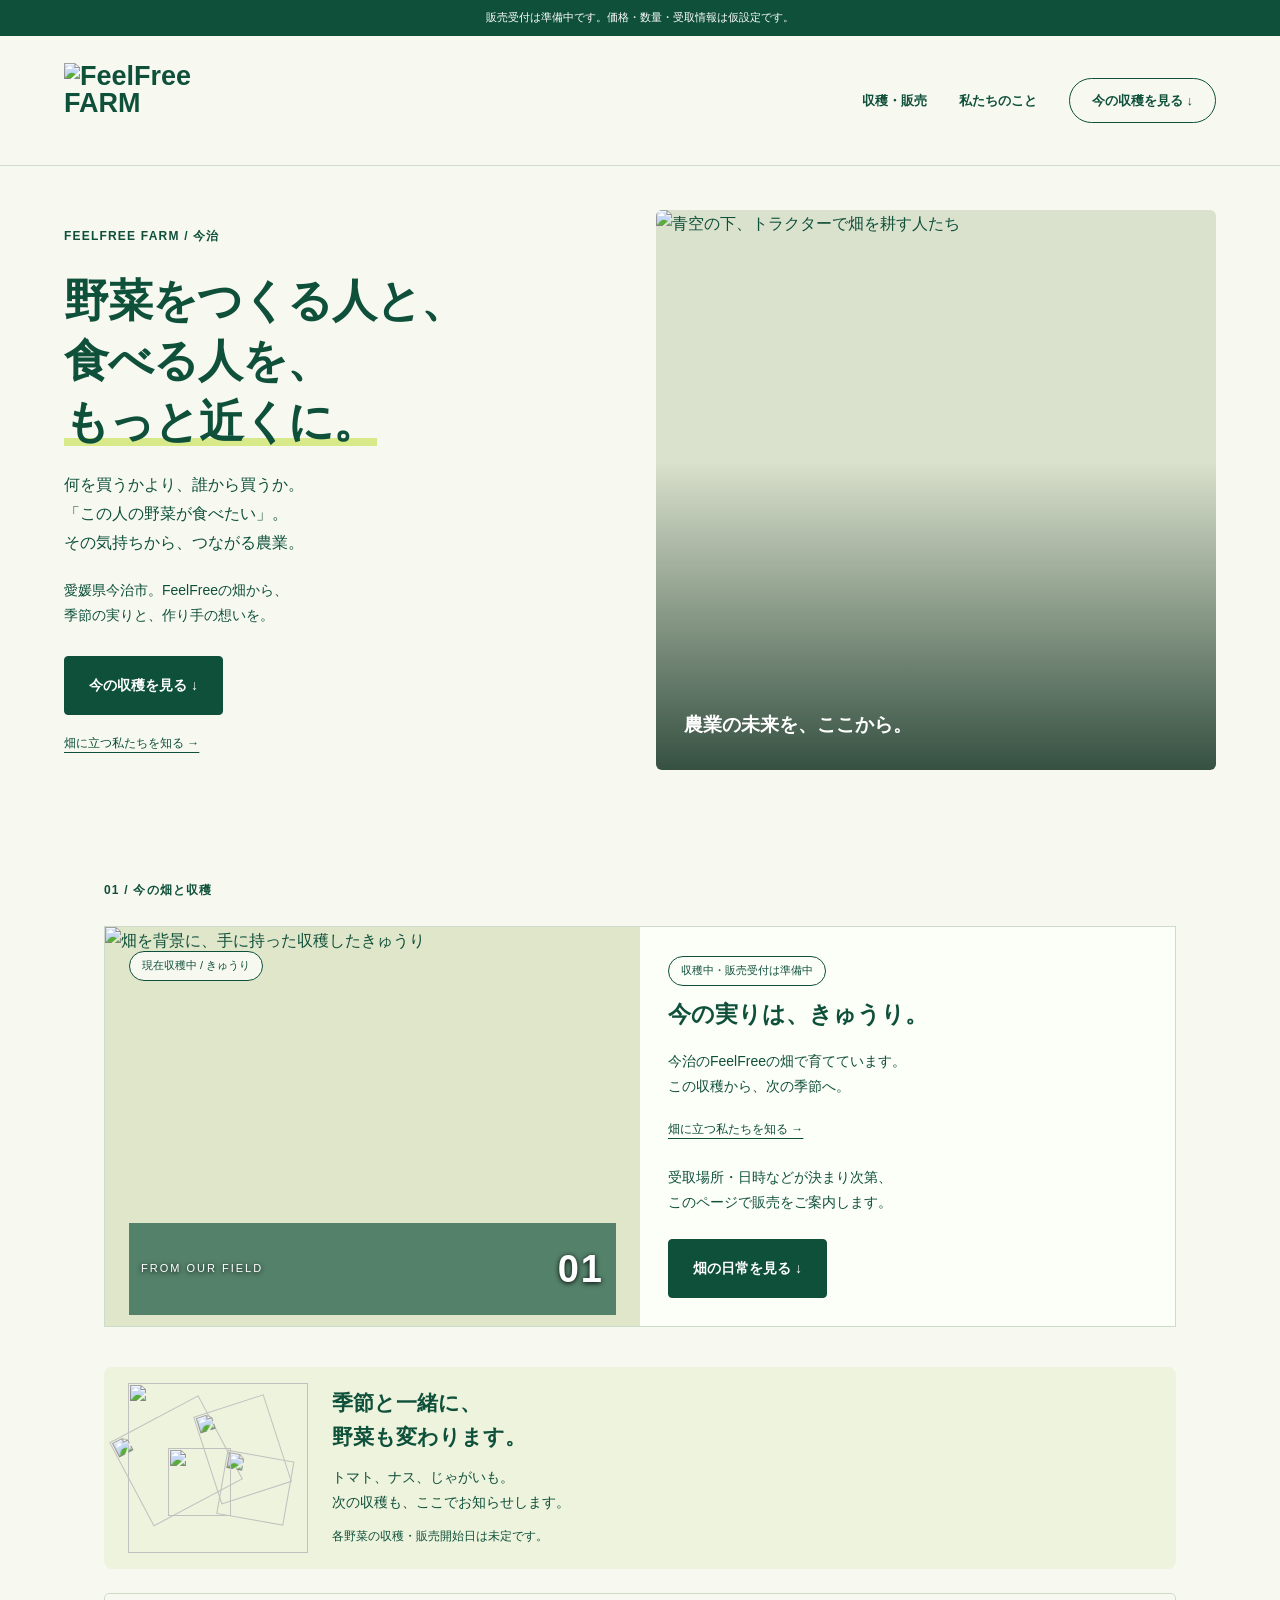
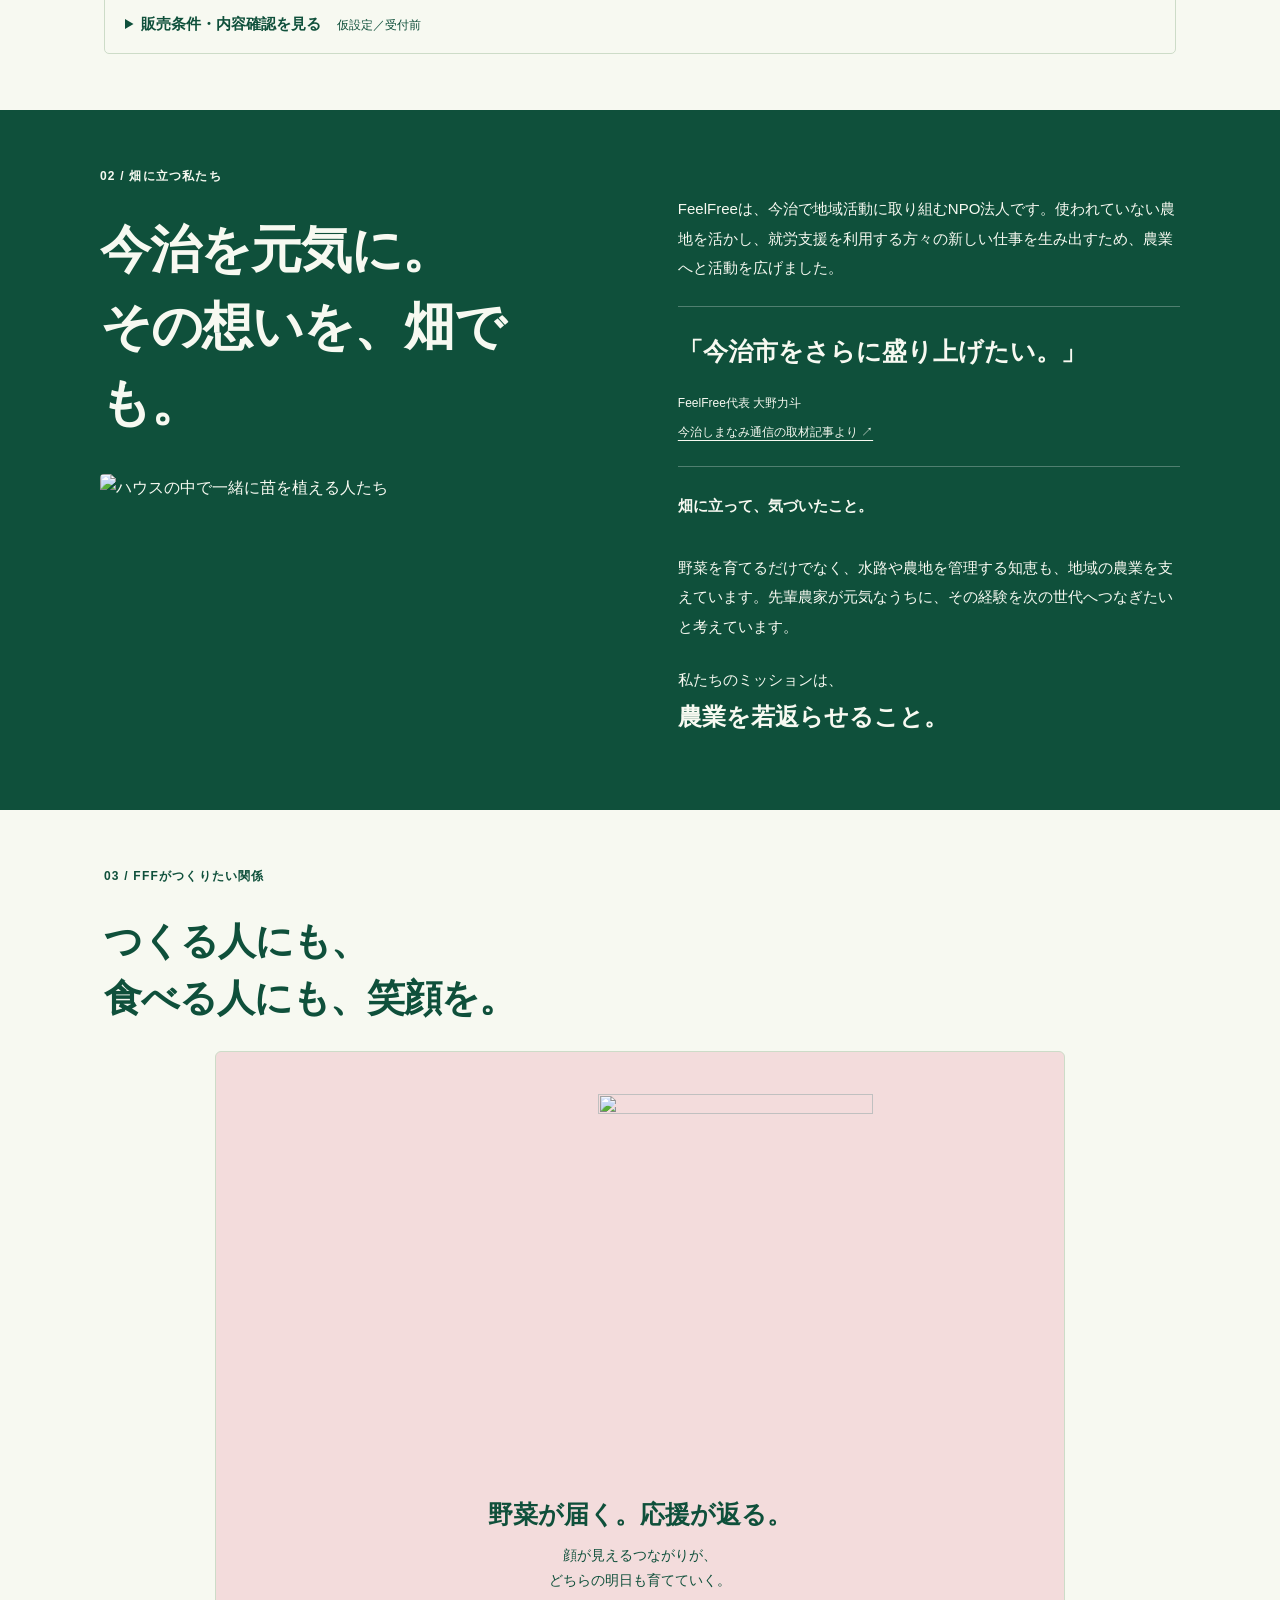
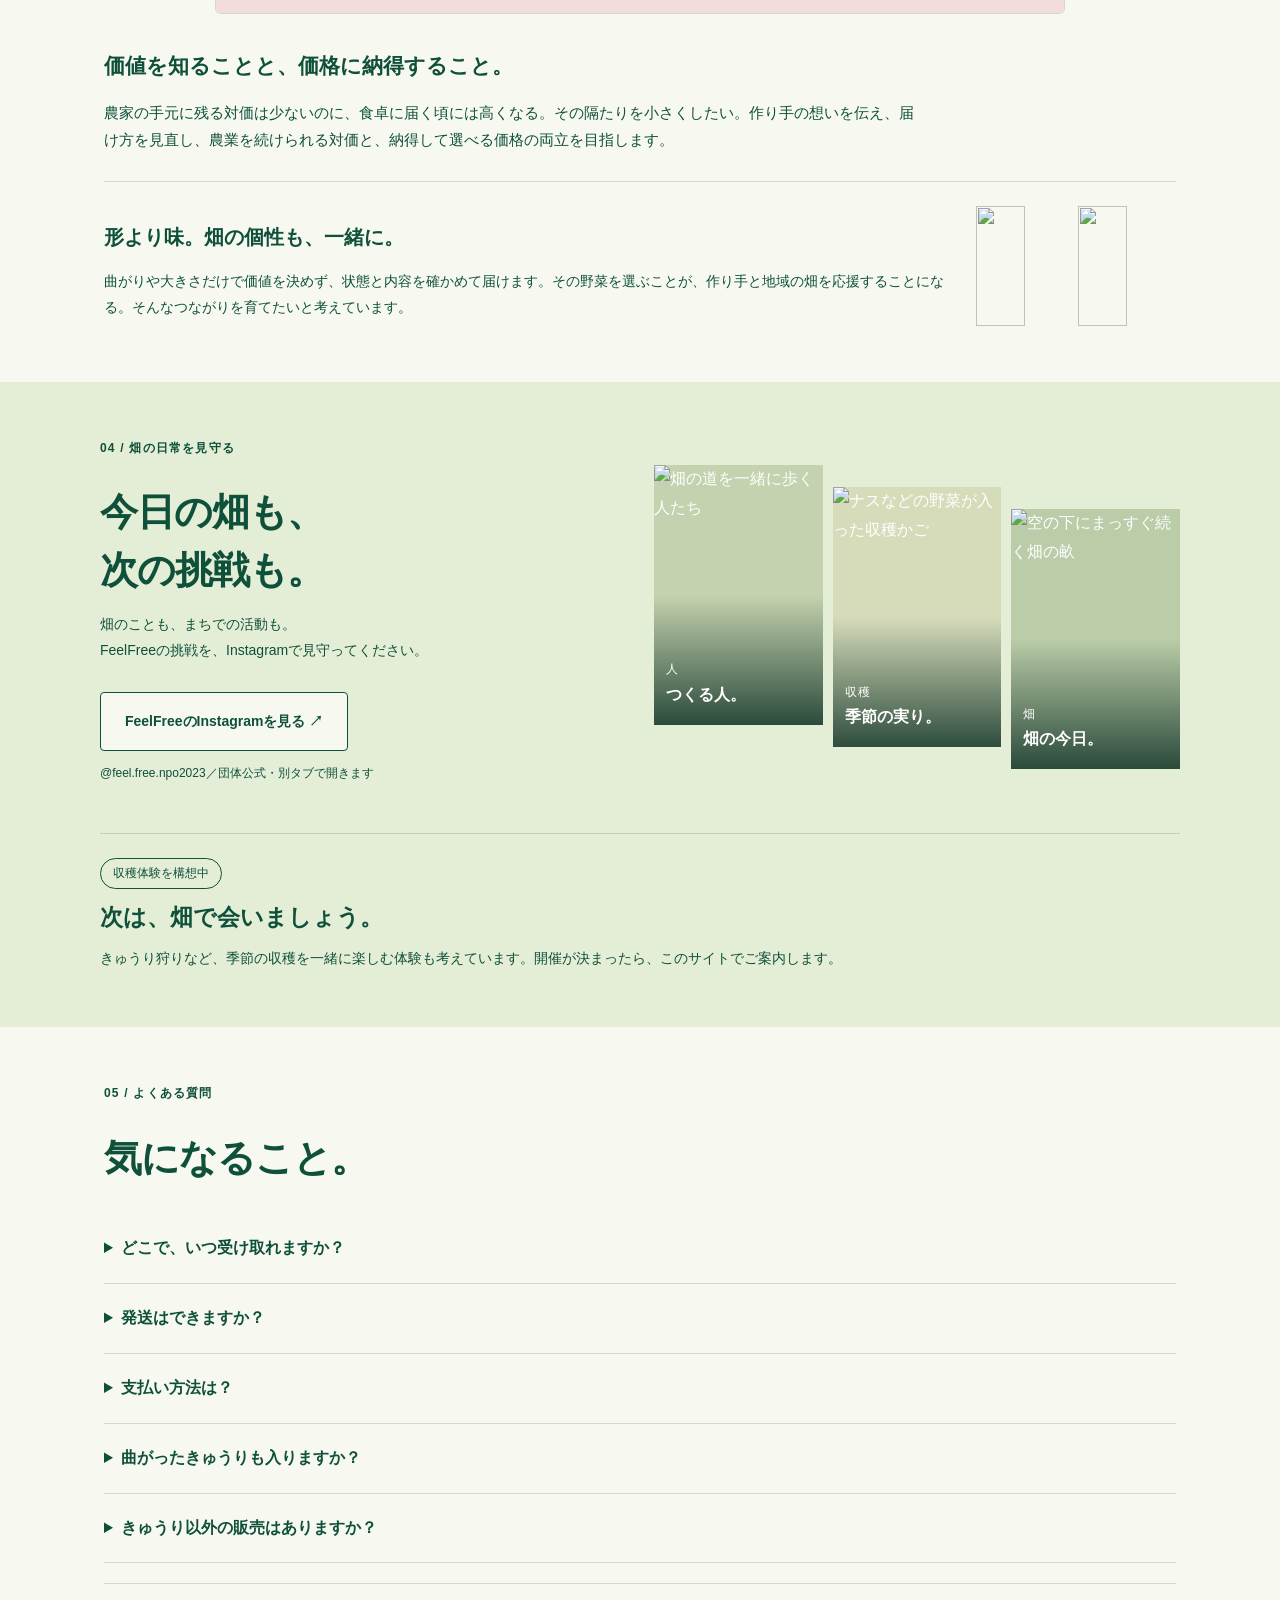
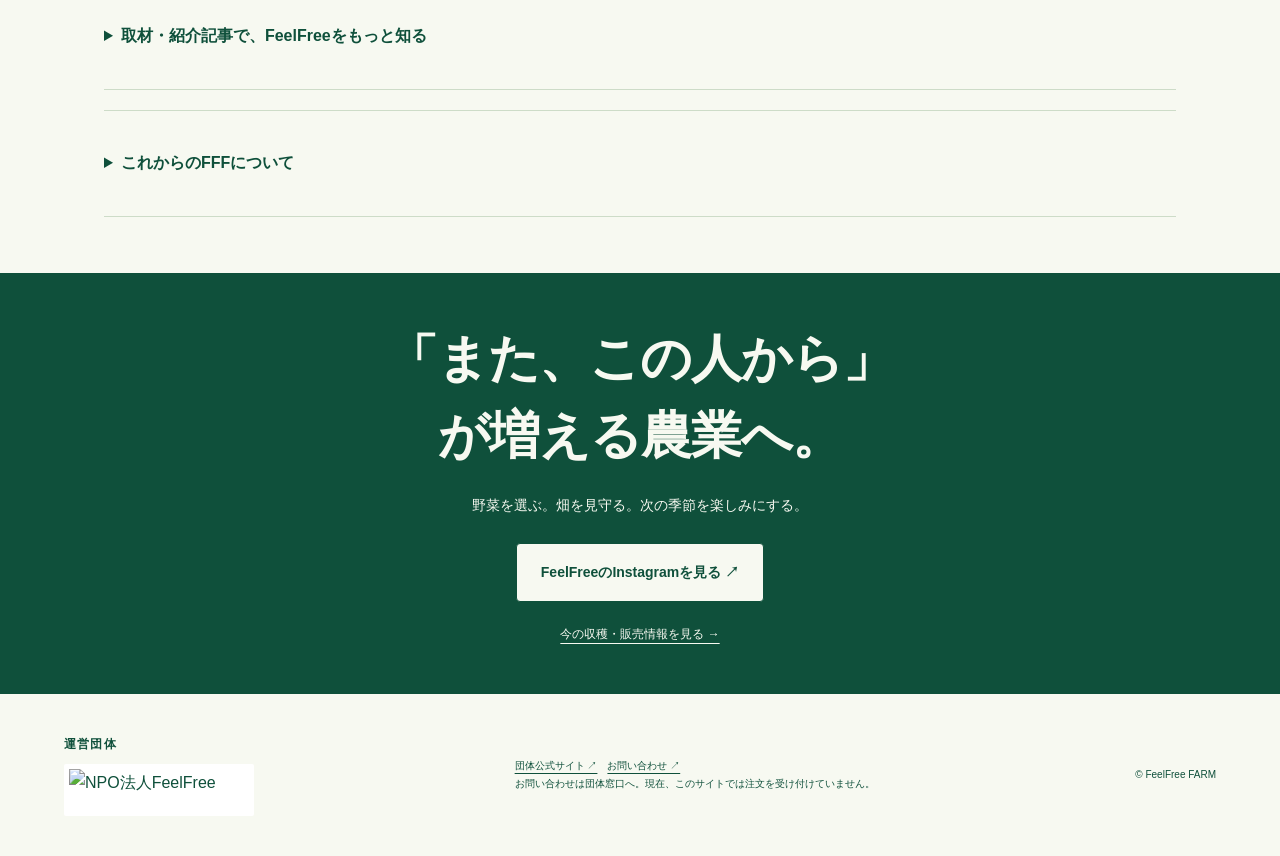
==== commit 1ca5cd94: "Add files via upload" ====
--- a/index.html
+++ b/index.html
@@ -1,5 +1,5 @@
 <!doctype html>
 <html lang="ja"><head><meta charset="utf-8"><meta name="viewport" content="width=device-width,initial-scale=1"><meta name="theme-color" content="#0f503b"><meta name="description" content="FeelFree FARM。野菜をつくる人と、食べる人をつなぐ。作り手の想いを知り、その人の野菜を選ぶ。今治の畑から、季節の実りと物語を届けます。"><title>FeelFree FARM | 畑から、もっと自由に。</title><link rel="stylesheet" href="style.css?v=refine2"><script defer src="config.js"></script><script defer src="app.js?v=refine2"></script></head>
 <body><a class="skip" href="#main">本文へ</a><div class="preview">販売受付は準備中です。価格・数量・受取情報は仮設定です。</div>
-<header><a class="brand" href="#" aria-label="FeelFree FARM ホーム"><img src="fff-logo.webp" alt="FeelFree FARM" width="1000" height="360"></a><nav aria-label="メイン"><a href="#weekly">収穫・販売</a><a href="#story">私たちのこと</a><a class="nav-cta" href="#weekly">今の収穫を見る ↓</a></nav></header>
-<main id="main"><section class="hero"><div class="hero-copy"><p class="eyebrow">FEELFREE FARM / 今治</p><h1 class="hero-title"><span>野菜をつくる人と、</span><span>食べる人を、</span><span><em>もっと近くに。</em></span></h1><p class="lead">何を買うかより、誰から買うか。<br>「この人の野菜が食べたい」。<br>その気持ちから、つながる農業。</p><p class="hero-intro">愛媛県今治市。FeelFreeの畑から、<br>季節の実りと、作り手の想いを。</p><a class="button" href="#weekly">今の収穫を見る ↓</a><a class="text-link" href="#story">畑に立つ私たちを知る →</a></div><figure class="hero-photo"><img src="farm-hero.webp" alt="青空の下、トラクターで畑を耕す人たち" width="1477" height="1108" fetchpriority="high"><figcaption><b>農業の未来を、ここから。</b></figcaption></figure></section><section id="weekly" class="section harvest-section"><p class="eyebrow">01 / 今の畑と収穫</p><div class="product"><div class="product-visual harvest-photo"><img src="cucumber-harvest.webp" alt="畑を背景に、手に持った収穫したきゅうり" width="1108" height="1477" loading="lazy"><span class="pill">現在収穫中 / きゅうり</span><p>FROM OUR FIELD <b>01</b></p></div><div class="product-detail"><span class="pill">収穫中・販売受付は準備中</span><h2>今の実りは、きゅうり。</h2><p>今治のFeelFreeの畑で育てています。<br>この収穫から、次の季節へ。</p><a class="producer-link" href="#story">畑に立つ私たちを知る →</a><p class="harvest-status">受取場所・日時などが決まり次第、<br>このページで販売をご案内します。</p><a class="button" href="#instagram">畑の日常を見る ↓</a></div></div><div class="seasonal compact-season"><div class="season-illustration"><div class="basket-scene" data-motion-scene="basket" role="img" aria-label="きゅうり、トマト、ナス、じゃがいもが収穫かごに集まるイラスト"><img class="basket-back" src="basket.webp" alt="" width="1254" height="1254" loading="lazy"><div class="basket-crop basket-cucumber"><img src="cucumber-curved.webp" alt="" width="1254" height="1254" loading="lazy"></div><div class="basket-crop basket-eggplant"><img src="eggplant.webp" alt="" width="1254" height="1254" loading="lazy"></div><div class="basket-crop basket-potato"><img src="potato.webp" alt="" width="1254" height="1254" loading="lazy"></div><div class="basket-crop basket-tomato"><img src="tomato.webp" alt="" width="1254" height="1254" loading="lazy"></div><img class="basket-front" src="basket.webp" alt="" width="1254" height="1254" loading="lazy"></div><div class="season-art-copy"><h3>季節と一緒に、<br>野菜も変わります。</h3><p>トマト、ナス、じゃがいも。<br>次の収穫も、ここでお知らせします。</p><small>各野菜の収穫・販売開始日は未定です。</small></div></div></div><details id="reserve" class="sales-disclosure"><summary>販売条件・内容確認を見る <span>仮設定／受付前</span></summary><div class="sales-body"><p class="note">価格・数量・受取情報は仮設定です。内容確認をしても、予約・決済・在庫確保は行われません。</p><dl class="sale-facts"><div><dt>商品・価格</dt><dd>きゅうり5本／1袋 ¥300（税込・仮設定）</dd></div><div><dt>販売予定数</dt><dd>20袋（仮設定・在庫未連携）</dd></div><div><dt>受取・支払い</dt><dd>場所・日時・支払い方法は調整中</dd></div><div><dt>発送</dt><dd>要相談／対応地域・送料は未確定</dd></div></dl><form id="order-form"><h3>現在収穫中のきゅうり</h3><label for="quantity">袋数 <span>1袋5本・¥300（税込 / 仮設定）</span></label><div class="quantity"><button type="button" id="minus" aria-label="1袋減らす">−</button><input id="quantity" type="number" min="1" max="5" value="1" required><button type="button" id="plus" aria-label="1袋増やす">＋</button></div><fieldset><legend>受取方法</legend><label class="choice"><input type="radio" name="method" value="local" checked><span><b>ローカル受取</b><small>場所・日時は確定後にご案内</small></span></label><label class="choice"><input type="radio" name="method" value="shipping"><span><b>発送を相談する</b><small>送料別・対応可否は確認が必要です</small></span></label></fieldset><div class="total"><span>商品代金（仮）</span><strong id="total">¥300</strong></div><p id="shipping-note" class="note">受取場所・日時は調整中です。</p><button class="button" type="submit">予約内容を確認する →</button><noscript><p>内容確認にはJavaScriptが必要です。商品情報はこのページでご覧いただけます。</p></noscript></form><div id="confirmation" hidden tabindex="-1"><p class="eyebrow">RESERVATION PREVIEW</p><h3>予約内容の確認</h3><p id="summary"></p><p class="note">送料は含まれていません。これは確認用のプレビューです。送信・予約・決済は行われていません。</p><button type="button" id="copy" class="button">内容をコピーする</button><p id="copy-status" role="status"></p></div></div></details></section><section id="story" class="story section"><div><p class="eyebrow">02 / 畑に立つ私たち</p><h2>今治を元気に。<br>その想いを、畑でも。</h2><img class="story-photo" src="people-growing.webp" alt="ハウスの中で一緒に苗を植える人たち" width="1108" height="1477" loading="lazy"></div><div class="story-body"><p>FeelFreeは、今治で地域活動に取り組むNPO法人です。使われていない農地を活かし、就労支援を利用する方々の新しい仕事を生み出すため、農業へと活動を広げました。</p><blockquote><p>「今治市をさらに盛り上げたい。」</p><cite>FeelFree代表 大野力斗<br><a href="https://imabari-shimanami.com/business/oonorikito-feelfree/" target="_blank" rel="noopener noreferrer">今治しまなみ通信の取材記事より ↗</a></cite></blockquote><p class="field-note"><b>畑に立って、気づいたこと。</b><br>野菜を育てるだけでなく、水路や農地を管理する知恵も、地域の農業を支えています。先輩農家が元気なうちに、その経験を次の世代へつなぎたいと考えています。</p><p class="mission">私たちのミッションは、<strong>農業を若返らせること。</strong></p></div></section><section id="connection" class="connection section"><div class="section-head"><div><p class="eyebrow">03 / FFFがつくりたい関係</p><h2>つくる人にも、<br>食べる人にも、笑顔を。</h2></div></div><div class="hand-connection"><div class="hands-scene" data-motion-scene="hands" role="img" aria-label="作り手が収穫かごを差し出し、食べる人の手が近づくイラスト。野菜を届け、応援が返るつながり"><img class="grower-hand" src="grower-offering.webp" alt="" width="1254" height="1254" loading="lazy"><img class="eater-hand" src="eater-receiving.webp" alt="" width="1254" height="1254" loading="lazy"></div><div class="hands-message"><h3>野菜が届く。応援が返る。</h3><p>顔が見えるつながりが、<br>どちらの明日も育てていく。</p></div></div><div class="connection-copy"><h3>価値を知ることと、価格に納得すること。</h3><p>農家の手元に残る対価は少ないのに、食卓に届く頃には高くなる。その隔たりを小さくしたい。作り手の想いを伝え、届け方を見直し、農業を続けられる対価と、納得して選べる価格の両立を目指します。</p></div><div class="compact-values"><div><h3>形より味。畑の個性も、一緒に。</h3><p>曲がりや大きさだけで価値を決めず、状態と内容を確かめて届けます。その野菜を選ぶことが、作り手と地域の畑を応援することになる。そんなつながりを育てたいと考えています。</p></div><div class="value-illustrations" role="img" aria-label="形の違う2本のきゅうり"><img src="cucumber-straight.webp" alt="" width="1254" height="1254" loading="lazy"><img src="cucumber-curved.webp" alt="" width="1254" height="1254" loading="lazy"></div></div></section><section id="instagram" class="social section"><div><p class="eyebrow">04 / 畑の日常を見守る</p><h2>今日の畑も、<br>次の挑戦も。</h2><p>畑のことも、まちでの活動も。<br>FeelFreeの挑戦を、Instagramで見守ってください。</p><a class="button light" id="instagram-button" href="https://www.instagram.com/feel.free.npo2023/" target="_blank" rel="noopener noreferrer">FeelFreeのInstagramを見る ↗</a><p id="instagram-status" class="note">@feel.free.npo2023／団体公式・別タブで開きます</p></div><div class="journal"><div><img src="farm-walk.webp" alt="畑の道を一緒に歩く人たち" width="1108" height="1477" loading="lazy"><span>人</span><b>つくる人。</b></div><div><img src="seasonal-basket.webp" alt="ナスなどの野菜が入った収穫かご" width="1108" height="1477" loading="lazy"><span>収穫</span><b>季節の実り。</b></div><div><img src="field-rows.webp" alt="空の下にまっすぐ続く畑の畝" width="1108" height="1477" loading="lazy"><span>畑</span><b>畑の今日。</b></div></div><div class="event-preview"><span class="pill">収穫体験を構想中</span><h3>次は、畑で会いましょう。</h3><p>きゅうり狩りなど、季節の収穫を一緒に楽しむ体験も考えています。開催が決まったら、このサイトでご案内します。</p></div></section><section class="section faq"><p class="eyebrow">05 / よくある質問</p><h2>気になること。</h2><details><summary>どこで、いつ受け取れますか？</summary><p>場所と日時は調整中です。受付開始前に商品欄へ掲載します。現時点で来場・受取をお約束するものではありません。</p></details><details><summary>発送はできますか？</summary><p>初期はローカル受取を中心に考えています。発送は要相談です。対応地域・梱包方法・送料を確定してからご案内します。</p></details><details><summary>支払い方法は？</summary><p>支払い方法は未確定です。このサイトでは現在、決済できません。受付開始時にご案内します。</p></details><details><summary>曲がったきゅうりも入りますか？</summary><p>含まれる可能性があります。実際の販売内容は、その週の商品説明でお知らせします。</p></details><details><summary>きゅうり以外の販売はありますか？</summary><p>FFFでは、トマト・ナス・じゃがいもなども収穫時期に合わせて発信していきます。現在収穫中なのがきゅうりです。販売の開始日や内容は、それぞれ確定後にお知らせします。</p></details><div id="articles" class="articles"><details class="background-details"><summary>取材・紹介記事で、FeelFreeをもっと知る</summary><div class="article-grid"><a href="https://imabari-shimanami.com/business/oonorikito-feelfree/" target="_blank" rel="noopener noreferrer"><span>今治しまなみ通信 / 2026.09.07</span><h3>農業に踏み出した理由と、<br>次の世代へつなぐ未来。</h3><p>農地の活用、仕事づくり、農業の知恵の継承。FeelFreeの農業への挑戦を紹介した記事です。</p><b>取材記事を読む ↗ <small>別タブで開きます</small></b></a><a href="https://ehimeimabari-padel.com/?p=2091&amp;shem=aimgspe," target="_blank" rel="noopener noreferrer"><span>今治パデル協会 / 2026.09.02</span><h3>若い人の挑戦が、<br>まちの活力になる。</h3><p>FeelFreeの地域活動と、今治パデル協会へのシルバーパートナー加入を紹介。活動の根底にある想いが伝わります。</p><b>紹介記事を読む ↗ <small>別タブで開きます</small></b></a></div></details></div><details class="background-details"><summary>これからのFFFについて</summary><p>今はFeelFreeの畑から。これからは地域の農家と、その人の野菜を食べたい人が直接出会える場所へ。農家自身が想いを発信し、応援してくれる人とつながる手助けもしていきます。</p><p class="note">農家の掲載・マッチング機能は将来構想です。</p></details></section><section class="closing" style="background-image:linear-gradient(#0f503bba,#0f503bdf),url(evening-field.webp)"><h2>「また、この人から」<br>が増える農業へ。</h2><p>野菜を選ぶ。畑を見守る。次の季節を楽しみにする。</p><a class="button light" href="https://www.instagram.com/feel.free.npo2023/" target="_blank" rel="noopener noreferrer">FeelFreeのInstagramを見る ↗</a><a class="closing-link" href="#weekly">今の収穫・販売情報を見る →</a></section></main><footer><div class="operator"><p class="eyebrow">運営団体</p><img src="feelfree-logo.jpg" alt="NPO法人FeelFree" width="999" height="233" loading="lazy"></div><p><a href="https://feelfreeimabari.jp/" target="_blank" rel="noopener noreferrer">団体公式サイト ↗</a>　<a href="https://feelfreeimabari.jp/contact/" target="_blank" rel="noopener noreferrer">お問い合わせ ↗</a><br>お問い合わせは団体窓口へ。現在、このサイトでは注文を受け付けていません。</p><small>© FeelFree FARM</small></footer></body></html>
+<header><a class="brand" href="#" aria-label="FeelFree FARM ホーム"><img src="assets/fff-logo.webp" alt="FeelFree FARM" width="1000" height="360"></a><nav aria-label="メイン"><a href="#weekly">収穫・販売</a><a href="#story">私たちのこと</a><a class="nav-cta" href="#weekly">今の収穫を見る ↓</a></nav></header>
+<main id="main"><section class="hero"><div class="hero-copy"><p class="eyebrow">FEELFREE FARM / 今治</p><h1 class="hero-title"><span>野菜をつくる人と、</span><span>食べる人を、</span><span><em>もっと近くに。</em></span></h1><p class="lead">何を買うかより、誰から買うか。<br>「この人の野菜が食べたい」。<br>その気持ちから、つながる農業。</p><p class="hero-intro">愛媛県今治市。FeelFreeの畑から、<br>季節の実りと、作り手の想いを。</p><a class="button" href="#weekly">今の収穫を見る ↓</a><a class="text-link" href="#story">畑に立つ私たちを知る →</a></div><figure class="hero-photo"><img src="assets/farm-hero.webp" alt="青空の下、トラクターで畑を耕す人たち" width="1477" height="1108" fetchpriority="high"><figcaption><b>農業の未来を、ここから。</b></figcaption></figure></section><section id="weekly" class="section harvest-section"><p class="eyebrow">01 / 今の畑と収穫</p><div class="product"><div class="product-visual harvest-photo"><img src="assets/cucumber-harvest.webp" alt="畑を背景に、手に持った収穫したきゅうり" width="1108" height="1477" loading="lazy"><span class="pill">現在収穫中 / きゅうり</span><p>FROM OUR FIELD <b>01</b></p></div><div class="product-detail"><span class="pill">収穫中・販売受付は準備中</span><h2>今の実りは、きゅうり。</h2><p>今治のFeelFreeの畑で育てています。<br>この収穫から、次の季節へ。</p><a class="producer-link" href="#story">畑に立つ私たちを知る →</a><p class="harvest-status">受取場所・日時などが決まり次第、<br>このページで販売をご案内します。</p><a class="button" href="#instagram">畑の日常を見る ↓</a></div></div><div class="seasonal compact-season"><div class="season-illustration"><div class="basket-scene" data-motion-scene="basket" role="img" aria-label="きゅうり、トマト、ナス、じゃがいもが収穫かごに集まるイラスト"><img class="basket-back" src="assets/illustrations/basket.webp" alt="" width="1254" height="1254" loading="lazy"><div class="basket-crop basket-cucumber"><img src="assets/illustrations/cucumber-curved.webp" alt="" width="1254" height="1254" loading="lazy"></div><div class="basket-crop basket-eggplant"><img src="assets/illustrations/eggplant.webp" alt="" width="1254" height="1254" loading="lazy"></div><div class="basket-crop basket-potato"><img src="assets/illustrations/potato.webp" alt="" width="1254" height="1254" loading="lazy"></div><div class="basket-crop basket-tomato"><img src="assets/illustrations/tomato.webp" alt="" width="1254" height="1254" loading="lazy"></div><img class="basket-front" src="assets/illustrations/basket.webp" alt="" width="1254" height="1254" loading="lazy"></div><div class="season-art-copy"><h3>季節と一緒に、<br>野菜も変わります。</h3><p>トマト、ナス、じゃがいも。<br>次の収穫も、ここでお知らせします。</p><small>各野菜の収穫・販売開始日は未定です。</small></div></div></div><details id="reserve" class="sales-disclosure"><summary>販売条件・内容確認を見る <span>仮設定／受付前</span></summary><div class="sales-body"><p class="note">価格・数量・受取情報は仮設定です。内容確認をしても、予約・決済・在庫確保は行われません。</p><dl class="sale-facts"><div><dt>商品・価格</dt><dd>きゅうり5本／1袋 ¥300（税込・仮設定）</dd></div><div><dt>販売予定数</dt><dd>20袋（仮設定・在庫未連携）</dd></div><div><dt>受取・支払い</dt><dd>場所・日時・支払い方法は調整中</dd></div><div><dt>発送</dt><dd>要相談／対応地域・送料は未確定</dd></div></dl><form id="order-form"><h3>現在収穫中のきゅうり</h3><label for="quantity">袋数 <span>1袋5本・¥300（税込 / 仮設定）</span></label><div class="quantity"><button type="button" id="minus" aria-label="1袋減らす">−</button><input id="quantity" type="number" min="1" max="5" value="1" required><button type="button" id="plus" aria-label="1袋増やす">＋</button></div><fieldset><legend>受取方法</legend><label class="choice"><input type="radio" name="method" value="local" checked><span><b>ローカル受取</b><small>場所・日時は確定後にご案内</small></span></label><label class="choice"><input type="radio" name="method" value="shipping"><span><b>発送を相談する</b><small>送料別・対応可否は確認が必要です</small></span></label></fieldset><div class="total"><span>商品代金（仮）</span><strong id="total">¥300</strong></div><p id="shipping-note" class="note">受取場所・日時は調整中です。</p><button class="button" type="submit">予約内容を確認する →</button><noscript><p>内容確認にはJavaScriptが必要です。商品情報はこのページでご覧いただけます。</p></noscript></form><div id="confirmation" hidden tabindex="-1"><p class="eyebrow">RESERVATION PREVIEW</p><h3>予約内容の確認</h3><p id="summary"></p><p class="note">送料は含まれていません。これは確認用のプレビューです。送信・予約・決済は行われていません。</p><button type="button" id="copy" class="button">内容をコピーする</button><p id="copy-status" role="status"></p></div></div></details></section><section id="story" class="story section"><div><p class="eyebrow">02 / 畑に立つ私たち</p><h2>今治を元気に。<br>その想いを、畑でも。</h2><img class="story-photo" src="assets/people-growing.webp" alt="ハウスの中で一緒に苗を植える人たち" width="1108" height="1477" loading="lazy"></div><div class="story-body"><p>FeelFreeは、今治で地域活動に取り組むNPO法人です。使われていない農地を活かし、就労支援を利用する方々の新しい仕事を生み出すため、農業へと活動を広げました。</p><blockquote><p>「今治市をさらに盛り上げたい。」</p><cite>FeelFree代表 大野力斗<br><a href="https://imabari-shimanami.com/business/oonorikito-feelfree/" target="_blank" rel="noopener noreferrer">今治しまなみ通信の取材記事より ↗</a></cite></blockquote><p class="field-note"><b>畑に立って、気づいたこと。</b><br>野菜を育てるだけでなく、水路や農地を管理する知恵も、地域の農業を支えています。先輩農家が元気なうちに、その経験を次の世代へつなぎたいと考えています。</p><p class="mission">私たちのミッションは、<strong>農業を若返らせること。</strong></p></div></section><section id="connection" class="connection section"><div class="section-head"><div><p class="eyebrow">03 / FFFがつくりたい関係</p><h2>つくる人にも、<br>食べる人にも、笑顔を。</h2></div></div><div class="hand-connection"><div class="hands-scene" data-motion-scene="hands" role="img" aria-label="作り手が収穫かごを差し出し、食べる人の手が近づくイラスト。野菜を届け、応援が返るつながり"><img class="grower-hand" src="assets/illustrations/grower-offering.webp" alt="" width="1254" height="1254" loading="lazy"><img class="eater-hand" src="assets/illustrations/eater-receiving.webp" alt="" width="1254" height="1254" loading="lazy"></div><div class="hands-message"><h3>野菜が届く。応援が返る。</h3><p>顔が見えるつながりが、<br>どちらの明日も育てていく。</p></div></div><div class="connection-copy"><h3>価値を知ることと、価格に納得すること。</h3><p>農家の手元に残る対価は少ないのに、食卓に届く頃には高くなる。その隔たりを小さくしたい。作り手の想いを伝え、届け方を見直し、農業を続けられる対価と、納得して選べる価格の両立を目指します。</p></div><div class="compact-values"><div><h3>形より味。畑の個性も、一緒に。</h3><p>曲がりや大きさだけで価値を決めず、状態と内容を確かめて届けます。その野菜を選ぶことが、作り手と地域の畑を応援することになる。そんなつながりを育てたいと考えています。</p></div><div class="value-illustrations" role="img" aria-label="形の違う2本のきゅうり"><img src="assets/illustrations/cucumber-straight.webp" alt="" width="1254" height="1254" loading="lazy"><img src="assets/illustrations/cucumber-curved.webp" alt="" width="1254" height="1254" loading="lazy"></div></div></section><section id="instagram" class="social section"><div><p class="eyebrow">04 / 畑の日常を見守る</p><h2>今日の畑も、<br>次の挑戦も。</h2><p>畑のことも、まちでの活動も。<br>FeelFreeの挑戦を、Instagramで見守ってください。</p><a class="button light" id="instagram-button" href="https://www.instagram.com/feel.free.npo2023/" target="_blank" rel="noopener noreferrer">FeelFreeのInstagramを見る ↗</a><p id="instagram-status" class="note">@feel.free.npo2023／団体公式・別タブで開きます</p></div><div class="journal"><div><img src="assets/farm-walk.webp" alt="畑の道を一緒に歩く人たち" width="1108" height="1477" loading="lazy"><span>人</span><b>つくる人。</b></div><div><img src="assets/seasonal-basket.webp" alt="ナスなどの野菜が入った収穫かご" width="1108" height="1477" loading="lazy"><span>収穫</span><b>季節の実り。</b></div><div><img src="assets/field-rows.webp" alt="空の下にまっすぐ続く畑の畝" width="1108" height="1477" loading="lazy"><span>畑</span><b>畑の今日。</b></div></div><div class="event-preview"><span class="pill">収穫体験を構想中</span><h3>次は、畑で会いましょう。</h3><p>きゅうり狩りなど、季節の収穫を一緒に楽しむ体験も考えています。開催が決まったら、このサイトでご案内します。</p></div></section><section class="section faq"><p class="eyebrow">05 / よくある質問</p><h2>気になること。</h2><details><summary>どこで、いつ受け取れますか？</summary><p>場所と日時は調整中です。受付開始前に商品欄へ掲載します。現時点で来場・受取をお約束するものではありません。</p></details><details><summary>発送はできますか？</summary><p>初期はローカル受取を中心に考えています。発送は要相談です。対応地域・梱包方法・送料を確定してからご案内します。</p></details><details><summary>支払い方法は？</summary><p>支払い方法は未確定です。このサイトでは現在、決済できません。受付開始時にご案内します。</p></details><details><summary>曲がったきゅうりも入りますか？</summary><p>含まれる可能性があります。実際の販売内容は、その週の商品説明でお知らせします。</p></details><details><summary>きゅうり以外の販売はありますか？</summary><p>FFFでは、トマト・ナス・じゃがいもなども収穫時期に合わせて発信していきます。現在収穫中なのがきゅうりです。販売の開始日や内容は、それぞれ確定後にお知らせします。</p></details><div id="articles" class="articles"><details class="background-details"><summary>取材・紹介記事で、FeelFreeをもっと知る</summary><div class="article-grid"><a href="https://imabari-shimanami.com/business/oonorikito-feelfree/" target="_blank" rel="noopener noreferrer"><span>今治しまなみ通信 / 2026.09.07</span><h3>農業に踏み出した理由と、<br>次の世代へつなぐ未来。</h3><p>農地の活用、仕事づくり、農業の知恵の継承。FeelFreeの農業への挑戦を紹介した記事です。</p><b>取材記事を読む ↗ <small>別タブで開きます</small></b></a><a href="https://ehimeimabari-padel.com/?p=2091&amp;shem=aimgspe," target="_blank" rel="noopener noreferrer"><span>今治パデル協会 / 2026.09.02</span><h3>若い人の挑戦が、<br>まちの活力になる。</h3><p>FeelFreeの地域活動と、今治パデル協会へのシルバーパートナー加入を紹介。活動の根底にある想いが伝わります。</p><b>紹介記事を読む ↗ <small>別タブで開きます</small></b></a></div></details></div><details class="background-details"><summary>これからのFFFについて</summary><p>今はFeelFreeの畑から。これからは地域の農家と、その人の野菜を食べたい人が直接出会える場所へ。農家自身が想いを発信し、応援してくれる人とつながる手助けもしていきます。</p><p class="note">農家の掲載・マッチング機能は将来構想です。</p></details></section><section class="closing" style="background-image:linear-gradient(#0f503bba,#0f503bdf),url(assets/evening-field.webp)"><h2>「また、この人から」<br>が増える農業へ。</h2><p>野菜を選ぶ。畑を見守る。次の季節を楽しみにする。</p><a class="button light" href="https://www.instagram.com/feel.free.npo2023/" target="_blank" rel="noopener noreferrer">FeelFreeのInstagramを見る ↗</a><a class="closing-link" href="#weekly">今の収穫・販売情報を見る →</a></section></main><footer><div class="operator"><p class="eyebrow">運営団体</p><img src="assets/feelfree-logo.jpg" alt="NPO法人FeelFree" width="999" height="233" loading="lazy"></div><p><a href="https://feelfreeimabari.jp/" target="_blank" rel="noopener noreferrer">団体公式サイト ↗</a>　<a href="https://feelfreeimabari.jp/contact/" target="_blank" rel="noopener noreferrer">お問い合わせ ↗</a><br>お問い合わせは団体窓口へ。現在、このサイトでは注文を受け付けていません。</p><small>© FeelFree FARM</small></footer></body></html>
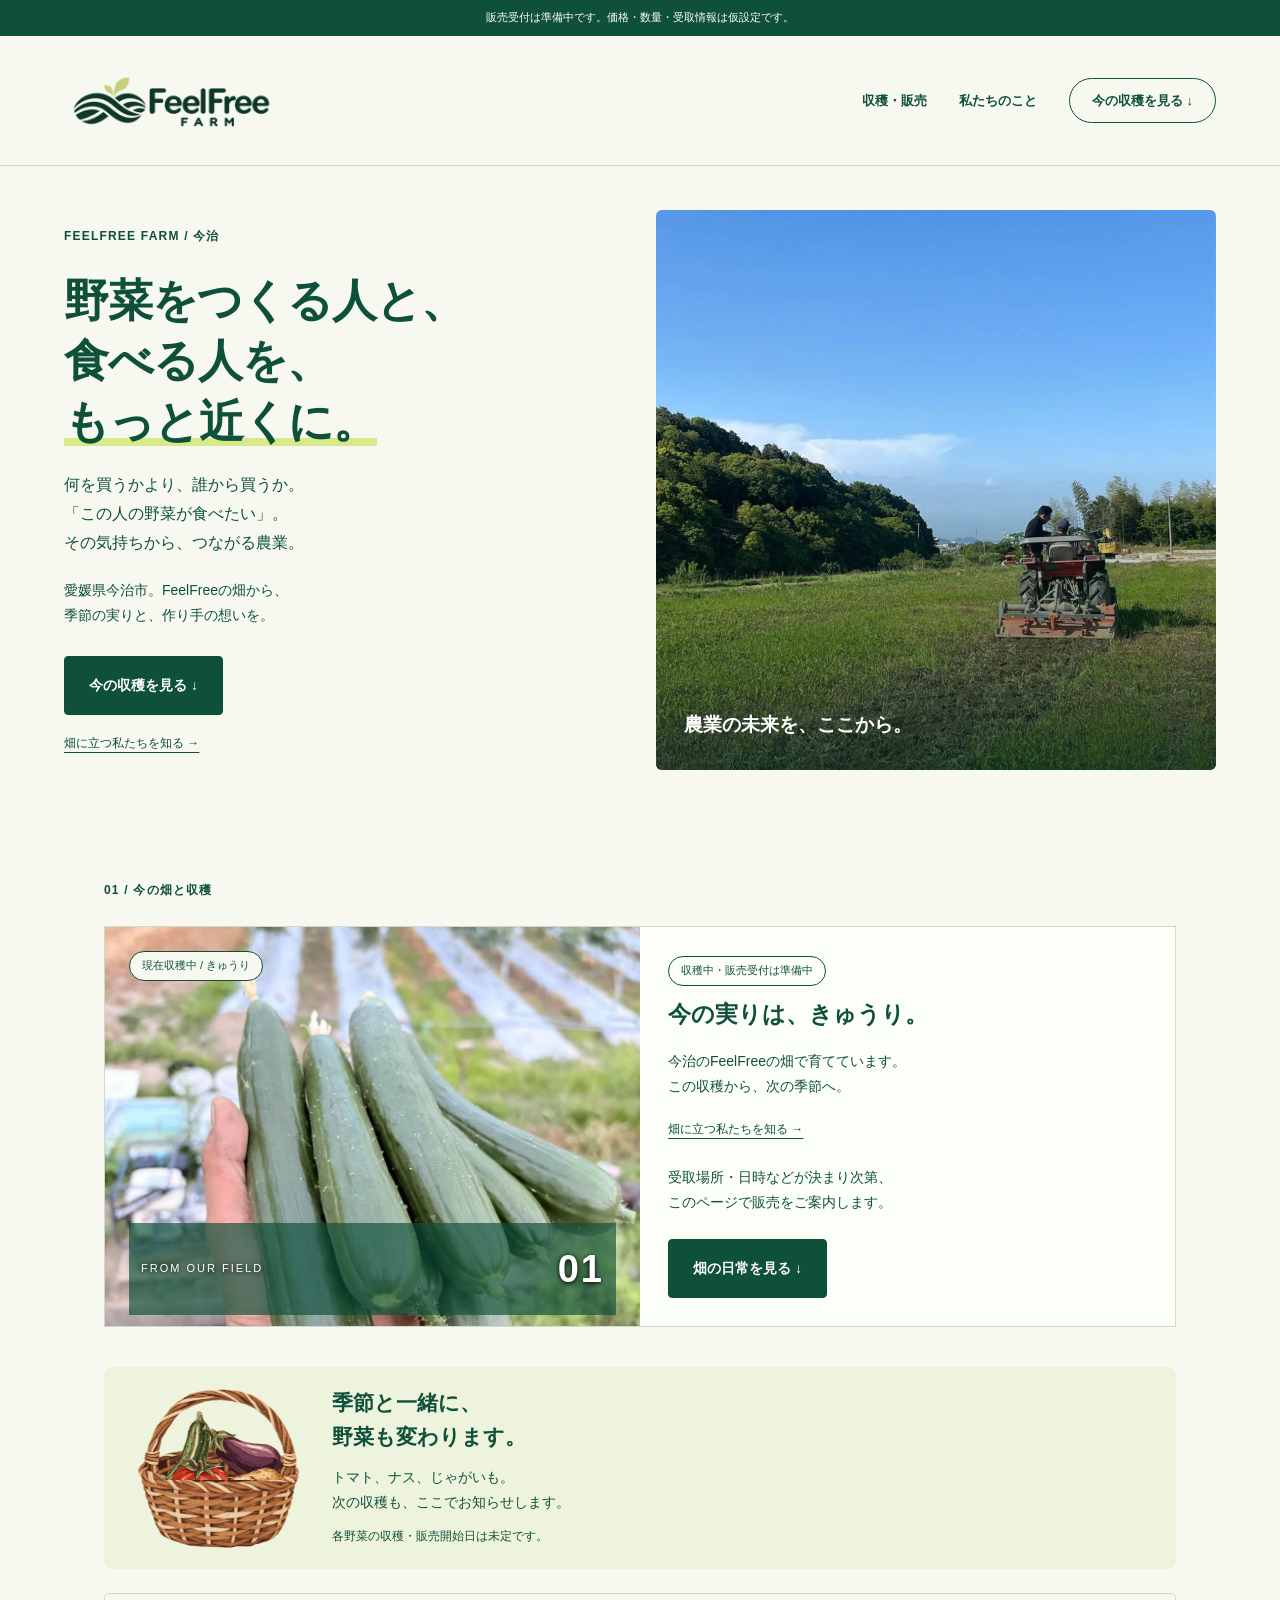
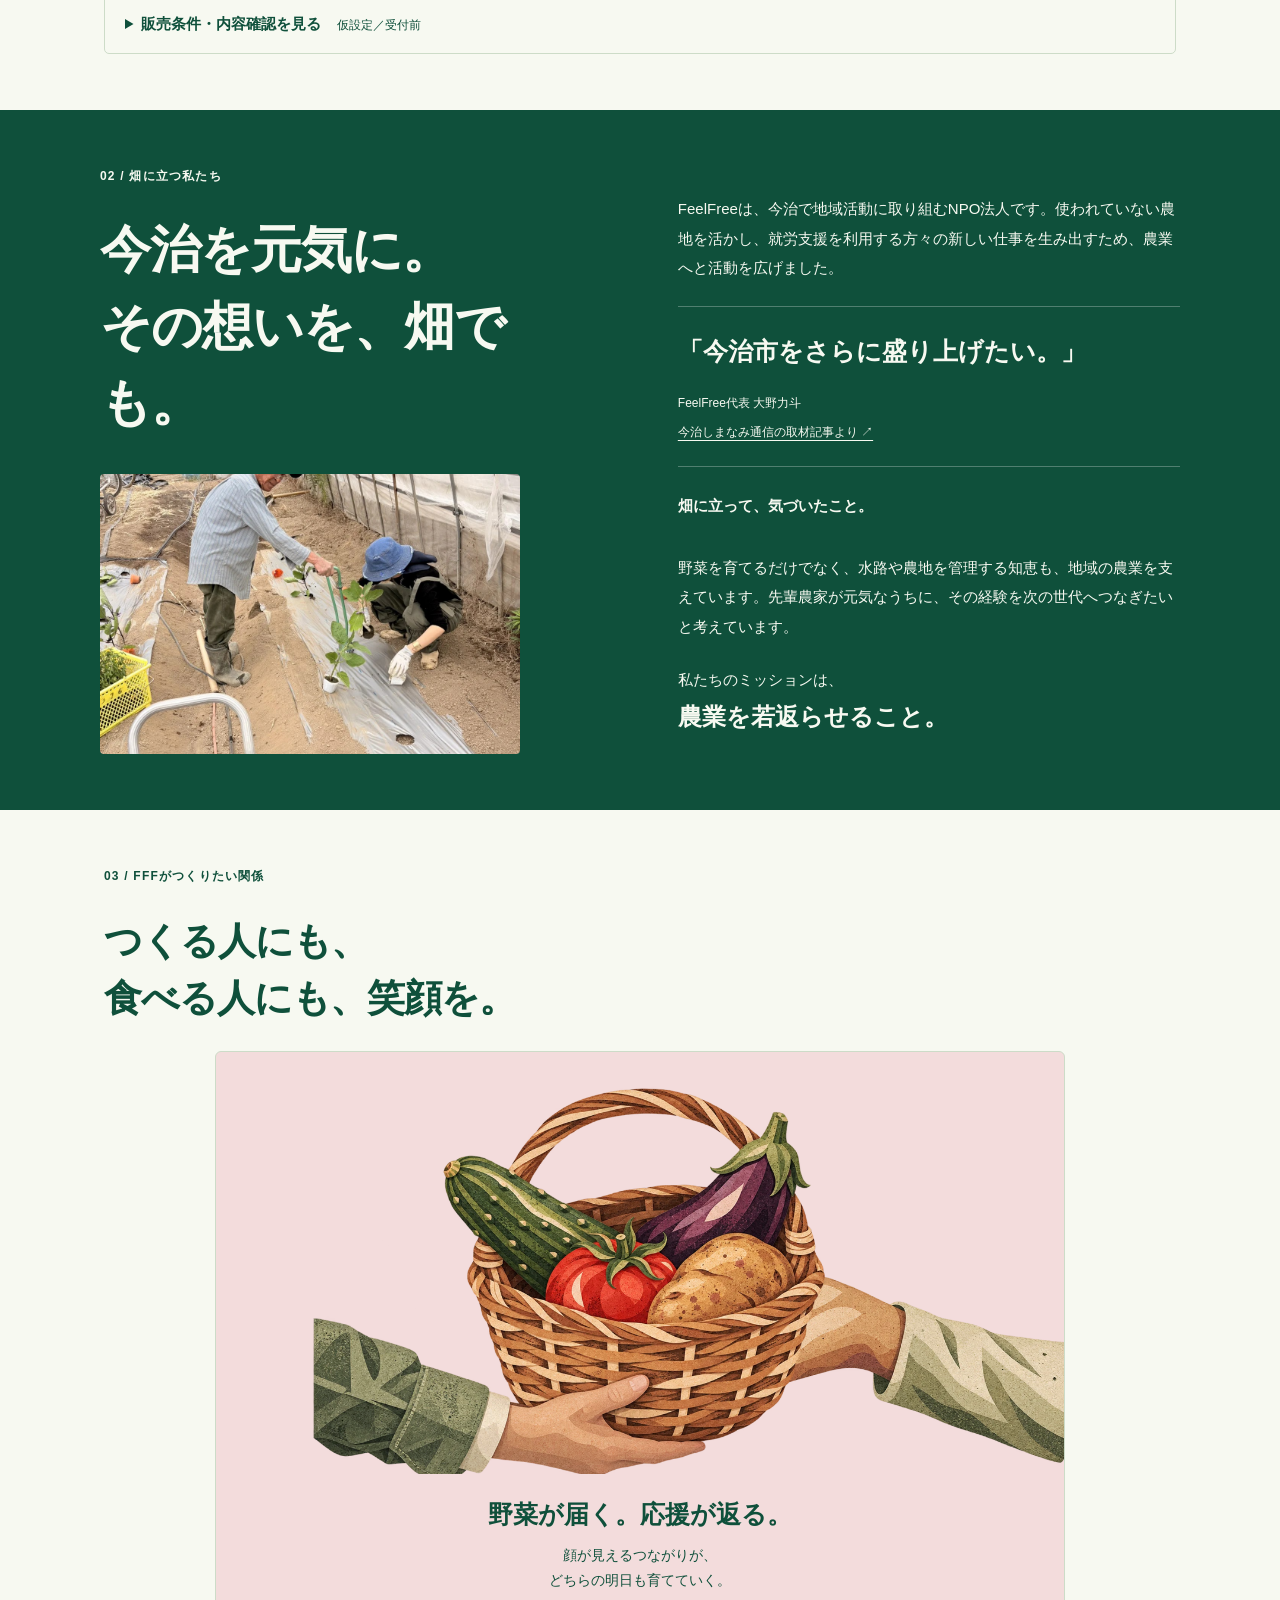
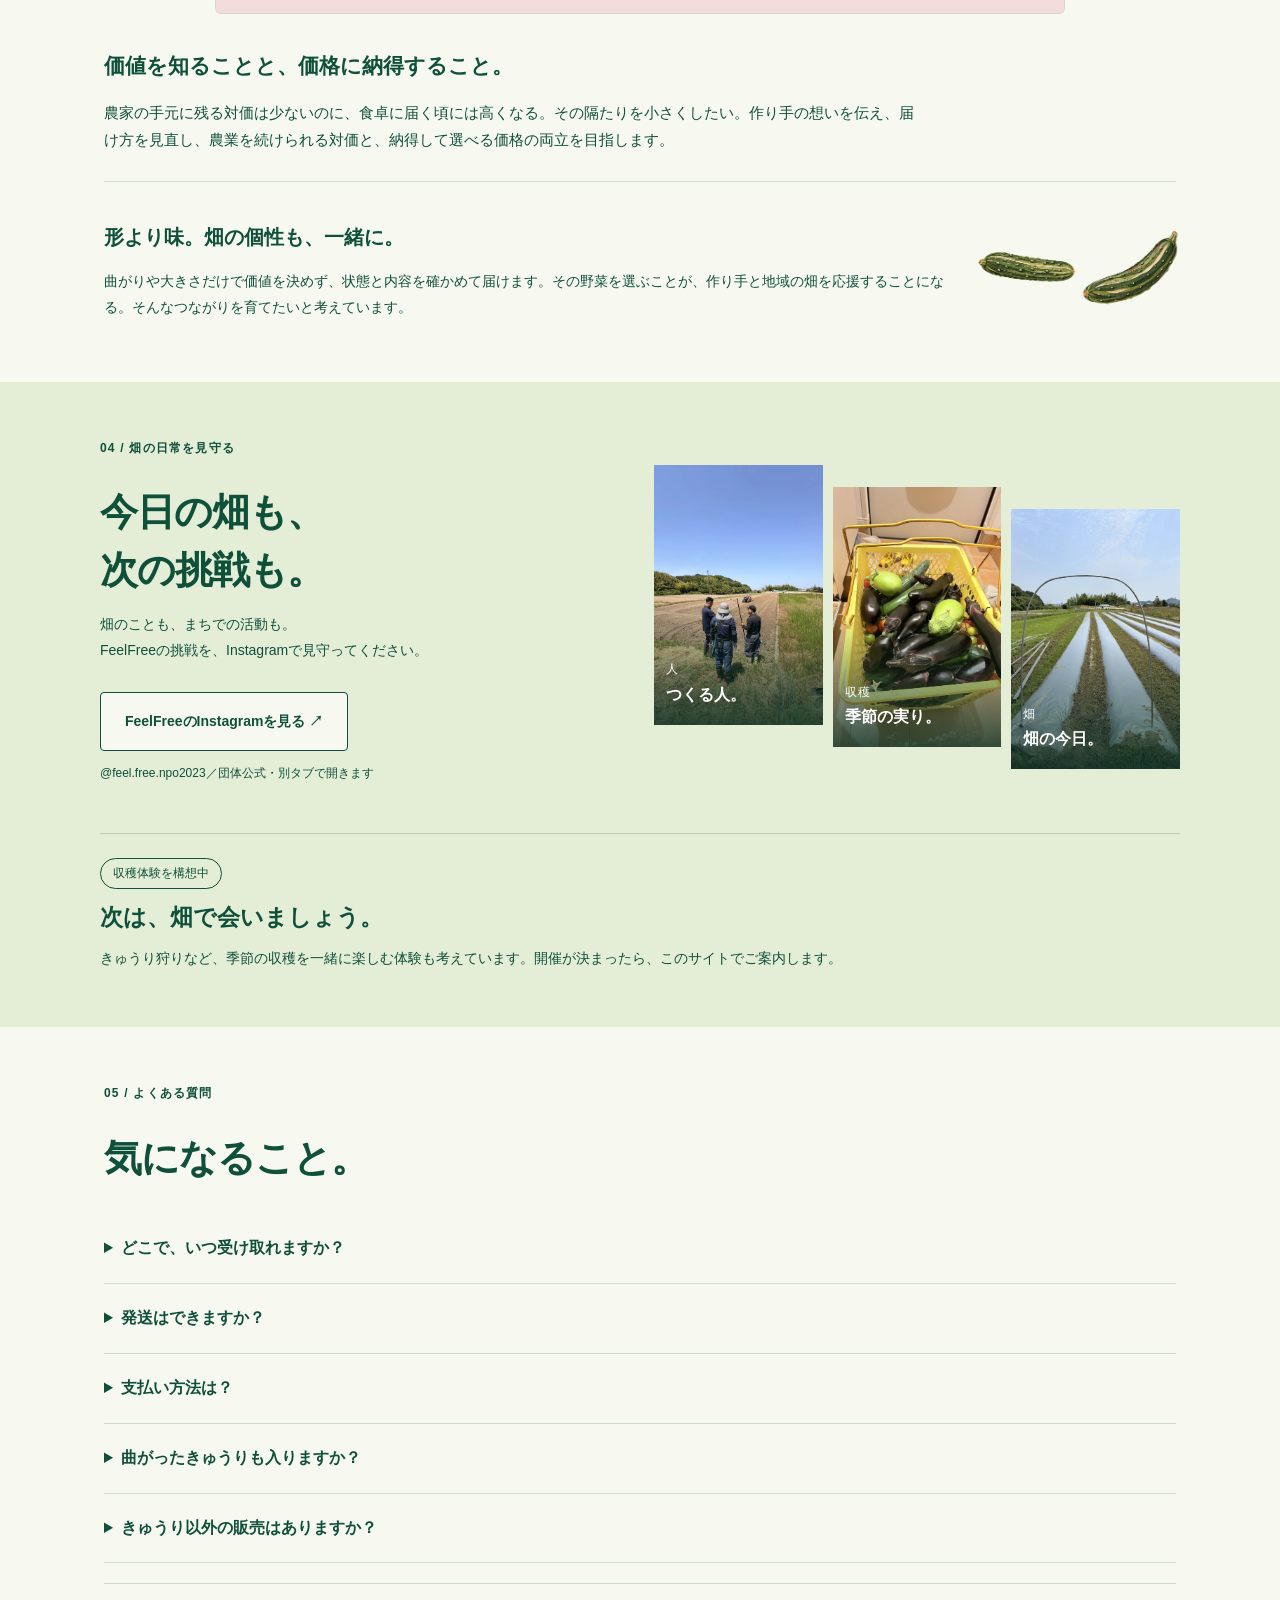
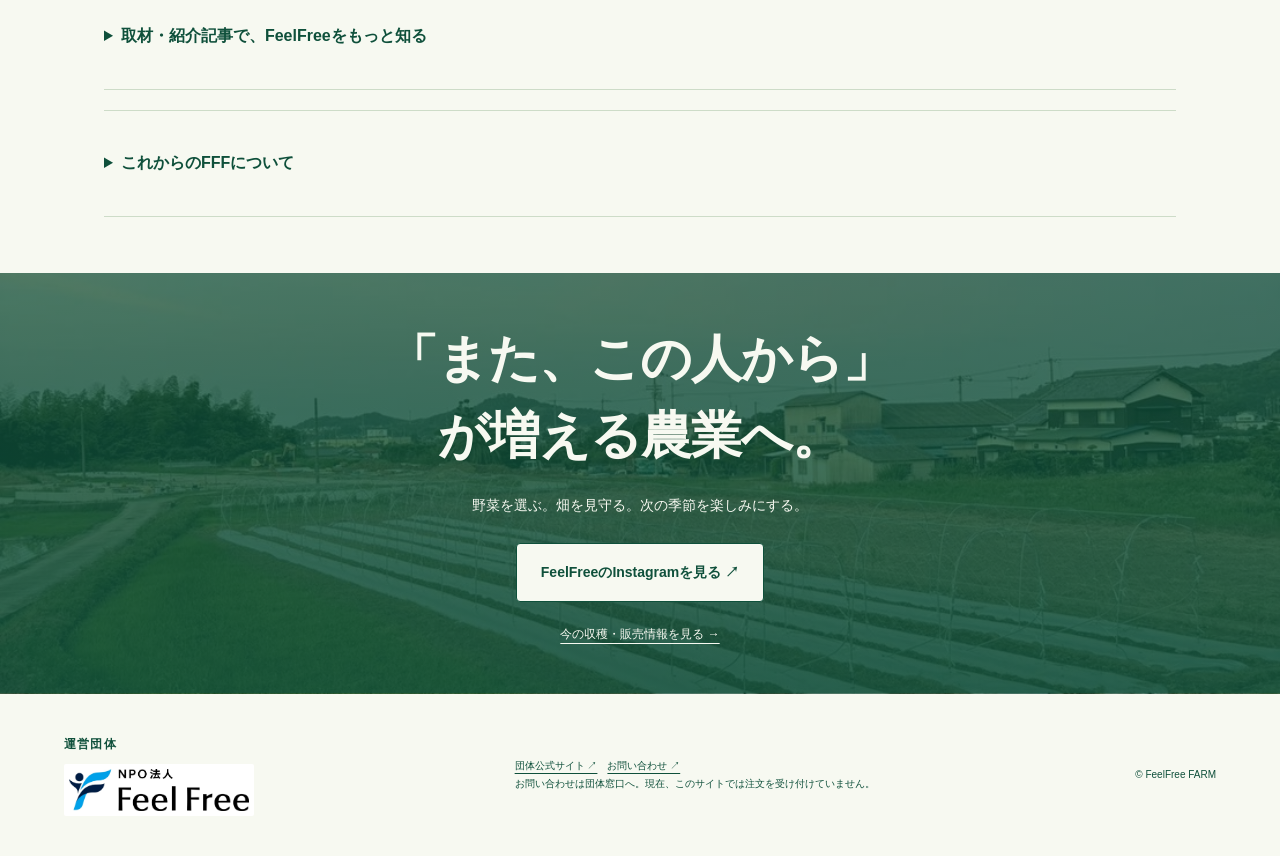
==== commit cc26eb01: "Fix mobile image compatibility with JPEG and transparent PNG" ====
--- a/index.html
+++ b/index.html
@@ -1,5 +1,5 @@
 <!doctype html>
-<html lang="ja"><head><meta charset="utf-8"><meta name="viewport" content="width=device-width,initial-scale=1"><meta name="theme-color" content="#0f503b"><meta name="description" content="FeelFree FARM。野菜をつくる人と、食べる人をつなぐ。作り手の想いを知り、その人の野菜を選ぶ。今治の畑から、季節の実りと物語を届けます。"><title>FeelFree FARM | 畑から、もっと自由に。</title><link rel="stylesheet" href="style.css?v=refine2"><script defer src="config.js"></script><script defer src="app.js?v=refine2"></script></head>
+<html lang="ja"><head><meta charset="utf-8"><meta name="viewport" content="width=device-width,initial-scale=1"><meta name="theme-color" content="#0f503b"><meta name="description" content="FeelFree FARM。野菜をつくる人と、食べる人をつなぐ。作り手の想いを知り、その人の野菜を選ぶ。今治の畑から、季節の実りと物語を届けます。"><title>FeelFree FARM | 畑から、もっと自由に。</title><link rel="stylesheet" href="style.css?v=image-compat1"><script defer src="config.js"></script><script defer src="app.js?v=image-compat1"></script></head>
 <body><a class="skip" href="#main">本文へ</a><div class="preview">販売受付は準備中です。価格・数量・受取情報は仮設定です。</div>
-<header><a class="brand" href="#" aria-label="FeelFree FARM ホーム"><img src="assets/fff-logo.webp" alt="FeelFree FARM" width="1000" height="360"></a><nav aria-label="メイン"><a href="#weekly">収穫・販売</a><a href="#story">私たちのこと</a><a class="nav-cta" href="#weekly">今の収穫を見る ↓</a></nav></header>
-<main id="main"><section class="hero"><div class="hero-copy"><p class="eyebrow">FEELFREE FARM / 今治</p><h1 class="hero-title"><span>野菜をつくる人と、</span><span>食べる人を、</span><span><em>もっと近くに。</em></span></h1><p class="lead">何を買うかより、誰から買うか。<br>「この人の野菜が食べたい」。<br>その気持ちから、つながる農業。</p><p class="hero-intro">愛媛県今治市。FeelFreeの畑から、<br>季節の実りと、作り手の想いを。</p><a class="button" href="#weekly">今の収穫を見る ↓</a><a class="text-link" href="#story">畑に立つ私たちを知る →</a></div><figure class="hero-photo"><img src="assets/farm-hero.webp" alt="青空の下、トラクターで畑を耕す人たち" width="1477" height="1108" fetchpriority="high"><figcaption><b>農業の未来を、ここから。</b></figcaption></figure></section><section id="weekly" class="section harvest-section"><p class="eyebrow">01 / 今の畑と収穫</p><div class="product"><div class="product-visual harvest-photo"><img src="assets/cucumber-harvest.webp" alt="畑を背景に、手に持った収穫したきゅうり" width="1108" height="1477" loading="lazy"><span class="pill">現在収穫中 / きゅうり</span><p>FROM OUR FIELD <b>01</b></p></div><div class="product-detail"><span class="pill">収穫中・販売受付は準備中</span><h2>今の実りは、きゅうり。</h2><p>今治のFeelFreeの畑で育てています。<br>この収穫から、次の季節へ。</p><a class="producer-link" href="#story">畑に立つ私たちを知る →</a><p class="harvest-status">受取場所・日時などが決まり次第、<br>このページで販売をご案内します。</p><a class="button" href="#instagram">畑の日常を見る ↓</a></div></div><div class="seasonal compact-season"><div class="season-illustration"><div class="basket-scene" data-motion-scene="basket" role="img" aria-label="きゅうり、トマト、ナス、じゃがいもが収穫かごに集まるイラスト"><img class="basket-back" src="assets/illustrations/basket.webp" alt="" width="1254" height="1254" loading="lazy"><div class="basket-crop basket-cucumber"><img src="assets/illustrations/cucumber-curved.webp" alt="" width="1254" height="1254" loading="lazy"></div><div class="basket-crop basket-eggplant"><img src="assets/illustrations/eggplant.webp" alt="" width="1254" height="1254" loading="lazy"></div><div class="basket-crop basket-potato"><img src="assets/illustrations/potato.webp" alt="" width="1254" height="1254" loading="lazy"></div><div class="basket-crop basket-tomato"><img src="assets/illustrations/tomato.webp" alt="" width="1254" height="1254" loading="lazy"></div><img class="basket-front" src="assets/illustrations/basket.webp" alt="" width="1254" height="1254" loading="lazy"></div><div class="season-art-copy"><h3>季節と一緒に、<br>野菜も変わります。</h3><p>トマト、ナス、じゃがいも。<br>次の収穫も、ここでお知らせします。</p><small>各野菜の収穫・販売開始日は未定です。</small></div></div></div><details id="reserve" class="sales-disclosure"><summary>販売条件・内容確認を見る <span>仮設定／受付前</span></summary><div class="sales-body"><p class="note">価格・数量・受取情報は仮設定です。内容確認をしても、予約・決済・在庫確保は行われません。</p><dl class="sale-facts"><div><dt>商品・価格</dt><dd>きゅうり5本／1袋 ¥300（税込・仮設定）</dd></div><div><dt>販売予定数</dt><dd>20袋（仮設定・在庫未連携）</dd></div><div><dt>受取・支払い</dt><dd>場所・日時・支払い方法は調整中</dd></div><div><dt>発送</dt><dd>要相談／対応地域・送料は未確定</dd></div></dl><form id="order-form"><h3>現在収穫中のきゅうり</h3><label for="quantity">袋数 <span>1袋5本・¥300（税込 / 仮設定）</span></label><div class="quantity"><button type="button" id="minus" aria-label="1袋減らす">−</button><input id="quantity" type="number" min="1" max="5" value="1" required><button type="button" id="plus" aria-label="1袋増やす">＋</button></div><fieldset><legend>受取方法</legend><label class="choice"><input type="radio" name="method" value="local" checked><span><b>ローカル受取</b><small>場所・日時は確定後にご案内</small></span></label><label class="choice"><input type="radio" name="method" value="shipping"><span><b>発送を相談する</b><small>送料別・対応可否は確認が必要です</small></span></label></fieldset><div class="total"><span>商品代金（仮）</span><strong id="total">¥300</strong></div><p id="shipping-note" class="note">受取場所・日時は調整中です。</p><button class="button" type="submit">予約内容を確認する →</button><noscript><p>内容確認にはJavaScriptが必要です。商品情報はこのページでご覧いただけます。</p></noscript></form><div id="confirmation" hidden tabindex="-1"><p class="eyebrow">RESERVATION PREVIEW</p><h3>予約内容の確認</h3><p id="summary"></p><p class="note">送料は含まれていません。これは確認用のプレビューです。送信・予約・決済は行われていません。</p><button type="button" id="copy" class="button">内容をコピーする</button><p id="copy-status" role="status"></p></div></div></details></section><section id="story" class="story section"><div><p class="eyebrow">02 / 畑に立つ私たち</p><h2>今治を元気に。<br>その想いを、畑でも。</h2><img class="story-photo" src="assets/people-growing.webp" alt="ハウスの中で一緒に苗を植える人たち" width="1108" height="1477" loading="lazy"></div><div class="story-body"><p>FeelFreeは、今治で地域活動に取り組むNPO法人です。使われていない農地を活かし、就労支援を利用する方々の新しい仕事を生み出すため、農業へと活動を広げました。</p><blockquote><p>「今治市をさらに盛り上げたい。」</p><cite>FeelFree代表 大野力斗<br><a href="https://imabari-shimanami.com/business/oonorikito-feelfree/" target="_blank" rel="noopener noreferrer">今治しまなみ通信の取材記事より ↗</a></cite></blockquote><p class="field-note"><b>畑に立って、気づいたこと。</b><br>野菜を育てるだけでなく、水路や農地を管理する知恵も、地域の農業を支えています。先輩農家が元気なうちに、その経験を次の世代へつなぎたいと考えています。</p><p class="mission">私たちのミッションは、<strong>農業を若返らせること。</strong></p></div></section><section id="connection" class="connection section"><div class="section-head"><div><p class="eyebrow">03 / FFFがつくりたい関係</p><h2>つくる人にも、<br>食べる人にも、笑顔を。</h2></div></div><div class="hand-connection"><div class="hands-scene" data-motion-scene="hands" role="img" aria-label="作り手が収穫かごを差し出し、食べる人の手が近づくイラスト。野菜を届け、応援が返るつながり"><img class="grower-hand" src="assets/illustrations/grower-offering.webp" alt="" width="1254" height="1254" loading="lazy"><img class="eater-hand" src="assets/illustrations/eater-receiving.webp" alt="" width="1254" height="1254" loading="lazy"></div><div class="hands-message"><h3>野菜が届く。応援が返る。</h3><p>顔が見えるつながりが、<br>どちらの明日も育てていく。</p></div></div><div class="connection-copy"><h3>価値を知ることと、価格に納得すること。</h3><p>農家の手元に残る対価は少ないのに、食卓に届く頃には高くなる。その隔たりを小さくしたい。作り手の想いを伝え、届け方を見直し、農業を続けられる対価と、納得して選べる価格の両立を目指します。</p></div><div class="compact-values"><div><h3>形より味。畑の個性も、一緒に。</h3><p>曲がりや大きさだけで価値を決めず、状態と内容を確かめて届けます。その野菜を選ぶことが、作り手と地域の畑を応援することになる。そんなつながりを育てたいと考えています。</p></div><div class="value-illustrations" role="img" aria-label="形の違う2本のきゅうり"><img src="assets/illustrations/cucumber-straight.webp" alt="" width="1254" height="1254" loading="lazy"><img src="assets/illustrations/cucumber-curved.webp" alt="" width="1254" height="1254" loading="lazy"></div></div></section><section id="instagram" class="social section"><div><p class="eyebrow">04 / 畑の日常を見守る</p><h2>今日の畑も、<br>次の挑戦も。</h2><p>畑のことも、まちでの活動も。<br>FeelFreeの挑戦を、Instagramで見守ってください。</p><a class="button light" id="instagram-button" href="https://www.instagram.com/feel.free.npo2023/" target="_blank" rel="noopener noreferrer">FeelFreeのInstagramを見る ↗</a><p id="instagram-status" class="note">@feel.free.npo2023／団体公式・別タブで開きます</p></div><div class="journal"><div><img src="assets/farm-walk.webp" alt="畑の道を一緒に歩く人たち" width="1108" height="1477" loading="lazy"><span>人</span><b>つくる人。</b></div><div><img src="assets/seasonal-basket.webp" alt="ナスなどの野菜が入った収穫かご" width="1108" height="1477" loading="lazy"><span>収穫</span><b>季節の実り。</b></div><div><img src="assets/field-rows.webp" alt="空の下にまっすぐ続く畑の畝" width="1108" height="1477" loading="lazy"><span>畑</span><b>畑の今日。</b></div></div><div class="event-preview"><span class="pill">収穫体験を構想中</span><h3>次は、畑で会いましょう。</h3><p>きゅうり狩りなど、季節の収穫を一緒に楽しむ体験も考えています。開催が決まったら、このサイトでご案内します。</p></div></section><section class="section faq"><p class="eyebrow">05 / よくある質問</p><h2>気になること。</h2><details><summary>どこで、いつ受け取れますか？</summary><p>場所と日時は調整中です。受付開始前に商品欄へ掲載します。現時点で来場・受取をお約束するものではありません。</p></details><details><summary>発送はできますか？</summary><p>初期はローカル受取を中心に考えています。発送は要相談です。対応地域・梱包方法・送料を確定してからご案内します。</p></details><details><summary>支払い方法は？</summary><p>支払い方法は未確定です。このサイトでは現在、決済できません。受付開始時にご案内します。</p></details><details><summary>曲がったきゅうりも入りますか？</summary><p>含まれる可能性があります。実際の販売内容は、その週の商品説明でお知らせします。</p></details><details><summary>きゅうり以外の販売はありますか？</summary><p>FFFでは、トマト・ナス・じゃがいもなども収穫時期に合わせて発信していきます。現在収穫中なのがきゅうりです。販売の開始日や内容は、それぞれ確定後にお知らせします。</p></details><div id="articles" class="articles"><details class="background-details"><summary>取材・紹介記事で、FeelFreeをもっと知る</summary><div class="article-grid"><a href="https://imabari-shimanami.com/business/oonorikito-feelfree/" target="_blank" rel="noopener noreferrer"><span>今治しまなみ通信 / 2026.09.07</span><h3>農業に踏み出した理由と、<br>次の世代へつなぐ未来。</h3><p>農地の活用、仕事づくり、農業の知恵の継承。FeelFreeの農業への挑戦を紹介した記事です。</p><b>取材記事を読む ↗ <small>別タブで開きます</small></b></a><a href="https://ehimeimabari-padel.com/?p=2091&amp;shem=aimgspe," target="_blank" rel="noopener noreferrer"><span>今治パデル協会 / 2026.09.02</span><h3>若い人の挑戦が、<br>まちの活力になる。</h3><p>FeelFreeの地域活動と、今治パデル協会へのシルバーパートナー加入を紹介。活動の根底にある想いが伝わります。</p><b>紹介記事を読む ↗ <small>別タブで開きます</small></b></a></div></details></div><details class="background-details"><summary>これからのFFFについて</summary><p>今はFeelFreeの畑から。これからは地域の農家と、その人の野菜を食べたい人が直接出会える場所へ。農家自身が想いを発信し、応援してくれる人とつながる手助けもしていきます。</p><p class="note">農家の掲載・マッチング機能は将来構想です。</p></details></section><section class="closing" style="background-image:linear-gradient(#0f503bba,#0f503bdf),url(assets/evening-field.webp)"><h2>「また、この人から」<br>が増える農業へ。</h2><p>野菜を選ぶ。畑を見守る。次の季節を楽しみにする。</p><a class="button light" href="https://www.instagram.com/feel.free.npo2023/" target="_blank" rel="noopener noreferrer">FeelFreeのInstagramを見る ↗</a><a class="closing-link" href="#weekly">今の収穫・販売情報を見る →</a></section></main><footer><div class="operator"><p class="eyebrow">運営団体</p><img src="assets/feelfree-logo.jpg" alt="NPO法人FeelFree" width="999" height="233" loading="lazy"></div><p><a href="https://feelfreeimabari.jp/" target="_blank" rel="noopener noreferrer">団体公式サイト ↗</a>　<a href="https://feelfreeimabari.jp/contact/" target="_blank" rel="noopener noreferrer">お問い合わせ ↗</a><br>お問い合わせは団体窓口へ。現在、このサイトでは注文を受け付けていません。</p><small>© FeelFree FARM</small></footer></body></html>
+<header><a class="brand" href="#" aria-label="FeelFree FARM ホーム"><img src="fff-logo.png" alt="FeelFree FARM" width="1000" height="360"></a><nav aria-label="メイン"><a href="#weekly">収穫・販売</a><a href="#story">私たちのこと</a><a class="nav-cta" href="#weekly">今の収穫を見る ↓</a></nav></header>
+<main id="main"><section class="hero"><div class="hero-copy"><p class="eyebrow">FEELFREE FARM / 今治</p><h1 class="hero-title"><span>野菜をつくる人と、</span><span>食べる人を、</span><span><em>もっと近くに。</em></span></h1><p class="lead">何を買うかより、誰から買うか。<br>「この人の野菜が食べたい」。<br>その気持ちから、つながる農業。</p><p class="hero-intro">愛媛県今治市。FeelFreeの畑から、<br>季節の実りと、作り手の想いを。</p><a class="button" href="#weekly">今の収穫を見る ↓</a><a class="text-link" href="#story">畑に立つ私たちを知る →</a></div><figure class="hero-photo"><img src="farm-hero.jpg" alt="青空の下、トラクターで畑を耕す人たち" width="1477" height="1108" fetchpriority="high"><figcaption><b>農業の未来を、ここから。</b></figcaption></figure></section><section id="weekly" class="section harvest-section"><p class="eyebrow">01 / 今の畑と収穫</p><div class="product"><div class="product-visual harvest-photo"><img src="cucumber-harvest.jpg" alt="畑を背景に、手に持った収穫したきゅうり" width="1108" height="1477" loading="lazy"><span class="pill">現在収穫中 / きゅうり</span><p>FROM OUR FIELD <b>01</b></p></div><div class="product-detail"><span class="pill">収穫中・販売受付は準備中</span><h2>今の実りは、きゅうり。</h2><p>今治のFeelFreeの畑で育てています。<br>この収穫から、次の季節へ。</p><a class="producer-link" href="#story">畑に立つ私たちを知る →</a><p class="harvest-status">受取場所・日時などが決まり次第、<br>このページで販売をご案内します。</p><a class="button" href="#instagram">畑の日常を見る ↓</a></div></div><div class="seasonal compact-season"><div class="season-illustration"><div class="basket-scene" data-motion-scene="basket" role="img" aria-label="きゅうり、トマト、ナス、じゃがいもが収穫かごに集まるイラスト"><img class="basket-back" src="basket.png" alt="" width="1254" height="1254" loading="lazy"><div class="basket-crop basket-cucumber"><img src="cucumber-curved.png" alt="" width="1254" height="1254" loading="lazy"></div><div class="basket-crop basket-eggplant"><img src="eggplant.png" alt="" width="1254" height="1254" loading="lazy"></div><div class="basket-crop basket-potato"><img src="potato.png" alt="" width="1254" height="1254" loading="lazy"></div><div class="basket-crop basket-tomato"><img src="tomato.png" alt="" width="1254" height="1254" loading="lazy"></div><img class="basket-front" src="basket.png" alt="" width="1254" height="1254" loading="lazy"></div><div class="season-art-copy"><h3>季節と一緒に、<br>野菜も変わります。</h3><p>トマト、ナス、じゃがいも。<br>次の収穫も、ここでお知らせします。</p><small>各野菜の収穫・販売開始日は未定です。</small></div></div></div><details id="reserve" class="sales-disclosure"><summary>販売条件・内容確認を見る <span>仮設定／受付前</span></summary><div class="sales-body"><p class="note">価格・数量・受取情報は仮設定です。内容確認をしても、予約・決済・在庫確保は行われません。</p><dl class="sale-facts"><div><dt>商品・価格</dt><dd>きゅうり5本／1袋 ¥300（税込・仮設定）</dd></div><div><dt>販売予定数</dt><dd>20袋（仮設定・在庫未連携）</dd></div><div><dt>受取・支払い</dt><dd>場所・日時・支払い方法は調整中</dd></div><div><dt>発送</dt><dd>要相談／対応地域・送料は未確定</dd></div></dl><form id="order-form"><h3>現在収穫中のきゅうり</h3><label for="quantity">袋数 <span>1袋5本・¥300（税込 / 仮設定）</span></label><div class="quantity"><button type="button" id="minus" aria-label="1袋減らす">−</button><input id="quantity" type="number" min="1" max="5" value="1" required><button type="button" id="plus" aria-label="1袋増やす">＋</button></div><fieldset><legend>受取方法</legend><label class="choice"><input type="radio" name="method" value="local" checked><span><b>ローカル受取</b><small>場所・日時は確定後にご案内</small></span></label><label class="choice"><input type="radio" name="method" value="shipping"><span><b>発送を相談する</b><small>送料別・対応可否は確認が必要です</small></span></label></fieldset><div class="total"><span>商品代金（仮）</span><strong id="total">¥300</strong></div><p id="shipping-note" class="note">受取場所・日時は調整中です。</p><button class="button" type="submit">予約内容を確認する →</button><noscript><p>内容確認にはJavaScriptが必要です。商品情報はこのページでご覧いただけます。</p></noscript></form><div id="confirmation" hidden tabindex="-1"><p class="eyebrow">RESERVATION PREVIEW</p><h3>予約内容の確認</h3><p id="summary"></p><p class="note">送料は含まれていません。これは確認用のプレビューです。送信・予約・決済は行われていません。</p><button type="button" id="copy" class="button">内容をコピーする</button><p id="copy-status" role="status"></p></div></div></details></section><section id="story" class="story section"><div><p class="eyebrow">02 / 畑に立つ私たち</p><h2>今治を元気に。<br>その想いを、畑でも。</h2><img class="story-photo" src="people-growing.jpg" alt="ハウスの中で一緒に苗を植える人たち" width="1108" height="1477" loading="lazy"></div><div class="story-body"><p>FeelFreeは、今治で地域活動に取り組むNPO法人です。使われていない農地を活かし、就労支援を利用する方々の新しい仕事を生み出すため、農業へと活動を広げました。</p><blockquote><p>「今治市をさらに盛り上げたい。」</p><cite>FeelFree代表 大野力斗<br><a href="https://imabari-shimanami.com/business/oonorikito-feelfree/" target="_blank" rel="noopener noreferrer">今治しまなみ通信の取材記事より ↗</a></cite></blockquote><p class="field-note"><b>畑に立って、気づいたこと。</b><br>野菜を育てるだけでなく、水路や農地を管理する知恵も、地域の農業を支えています。先輩農家が元気なうちに、その経験を次の世代へつなぎたいと考えています。</p><p class="mission">私たちのミッションは、<strong>農業を若返らせること。</strong></p></div></section><section id="connection" class="connection section"><div class="section-head"><div><p class="eyebrow">03 / FFFがつくりたい関係</p><h2>つくる人にも、<br>食べる人にも、笑顔を。</h2></div></div><div class="hand-connection"><div class="hands-scene" data-motion-scene="hands" role="img" aria-label="作り手が収穫かごを差し出し、食べる人の手が近づくイラスト。野菜を届け、応援が返るつながり"><img class="grower-hand" src="grower-offering.png" alt="" width="1254" height="1254" loading="lazy"><img class="eater-hand" src="eater-receiving.png" alt="" width="1254" height="1254" loading="lazy"></div><div class="hands-message"><h3>野菜が届く。応援が返る。</h3><p>顔が見えるつながりが、<br>どちらの明日も育てていく。</p></div></div><div class="connection-copy"><h3>価値を知ることと、価格に納得すること。</h3><p>農家の手元に残る対価は少ないのに、食卓に届く頃には高くなる。その隔たりを小さくしたい。作り手の想いを伝え、届け方を見直し、農業を続けられる対価と、納得して選べる価格の両立を目指します。</p></div><div class="compact-values"><div><h3>形より味。畑の個性も、一緒に。</h3><p>曲がりや大きさだけで価値を決めず、状態と内容を確かめて届けます。その野菜を選ぶことが、作り手と地域の畑を応援することになる。そんなつながりを育てたいと考えています。</p></div><div class="value-illustrations" role="img" aria-label="形の違う2本のきゅうり"><img src="cucumber-straight.png" alt="" width="1254" height="1254" loading="lazy"><img src="cucumber-curved.png" alt="" width="1254" height="1254" loading="lazy"></div></div></section><section id="instagram" class="social section"><div><p class="eyebrow">04 / 畑の日常を見守る</p><h2>今日の畑も、<br>次の挑戦も。</h2><p>畑のことも、まちでの活動も。<br>FeelFreeの挑戦を、Instagramで見守ってください。</p><a class="button light" id="instagram-button" href="https://www.instagram.com/feel.free.npo2023/" target="_blank" rel="noopener noreferrer">FeelFreeのInstagramを見る ↗</a><p id="instagram-status" class="note">@feel.free.npo2023／団体公式・別タブで開きます</p></div><div class="journal"><div><img src="farm-walk.jpg" alt="畑の道を一緒に歩く人たち" width="1108" height="1477" loading="lazy"><span>人</span><b>つくる人。</b></div><div><img src="seasonal-basket.jpg" alt="ナスなどの野菜が入った収穫かご" width="1108" height="1477" loading="lazy"><span>収穫</span><b>季節の実り。</b></div><div><img src="field-rows.jpg" alt="空の下にまっすぐ続く畑の畝" width="1108" height="1477" loading="lazy"><span>畑</span><b>畑の今日。</b></div></div><div class="event-preview"><span class="pill">収穫体験を構想中</span><h3>次は、畑で会いましょう。</h3><p>きゅうり狩りなど、季節の収穫を一緒に楽しむ体験も考えています。開催が決まったら、このサイトでご案内します。</p></div></section><section class="section faq"><p class="eyebrow">05 / よくある質問</p><h2>気になること。</h2><details><summary>どこで、いつ受け取れますか？</summary><p>場所と日時は調整中です。受付開始前に商品欄へ掲載します。現時点で来場・受取をお約束するものではありません。</p></details><details><summary>発送はできますか？</summary><p>初期はローカル受取を中心に考えています。発送は要相談です。対応地域・梱包方法・送料を確定してからご案内します。</p></details><details><summary>支払い方法は？</summary><p>支払い方法は未確定です。このサイトでは現在、決済できません。受付開始時にご案内します。</p></details><details><summary>曲がったきゅうりも入りますか？</summary><p>含まれる可能性があります。実際の販売内容は、その週の商品説明でお知らせします。</p></details><details><summary>きゅうり以外の販売はありますか？</summary><p>FFFでは、トマト・ナス・じゃがいもなども収穫時期に合わせて発信していきます。現在収穫中なのがきゅうりです。販売の開始日や内容は、それぞれ確定後にお知らせします。</p></details><div id="articles" class="articles"><details class="background-details"><summary>取材・紹介記事で、FeelFreeをもっと知る</summary><div class="article-grid"><a href="https://imabari-shimanami.com/business/oonorikito-feelfree/" target="_blank" rel="noopener noreferrer"><span>今治しまなみ通信 / 2026.09.07</span><h3>農業に踏み出した理由と、<br>次の世代へつなぐ未来。</h3><p>農地の活用、仕事づくり、農業の知恵の継承。FeelFreeの農業への挑戦を紹介した記事です。</p><b>取材記事を読む ↗ <small>別タブで開きます</small></b></a><a href="https://ehimeimabari-padel.com/?p=2091&amp;shem=aimgspe," target="_blank" rel="noopener noreferrer"><span>今治パデル協会 / 2026.09.02</span><h3>若い人の挑戦が、<br>まちの活力になる。</h3><p>FeelFreeの地域活動と、今治パデル協会へのシルバーパートナー加入を紹介。活動の根底にある想いが伝わります。</p><b>紹介記事を読む ↗ <small>別タブで開きます</small></b></a></div></details></div><details class="background-details"><summary>これからのFFFについて</summary><p>今はFeelFreeの畑から。これからは地域の農家と、その人の野菜を食べたい人が直接出会える場所へ。農家自身が想いを発信し、応援してくれる人とつながる手助けもしていきます。</p><p class="note">農家の掲載・マッチング機能は将来構想です。</p></details></section><section class="closing" style="background-image:linear-gradient(#0f503bba,#0f503bdf),url(evening-field.jpg)"><h2>「また、この人から」<br>が増える農業へ。</h2><p>野菜を選ぶ。畑を見守る。次の季節を楽しみにする。</p><a class="button light" href="https://www.instagram.com/feel.free.npo2023/" target="_blank" rel="noopener noreferrer">FeelFreeのInstagramを見る ↗</a><a class="closing-link" href="#weekly">今の収穫・販売情報を見る →</a></section></main><footer><div class="operator"><p class="eyebrow">運営団体</p><img src="feelfree-logo.jpg" alt="NPO法人FeelFree" width="999" height="233" loading="lazy"></div><p><a href="https://feelfreeimabari.jp/" target="_blank" rel="noopener noreferrer">団体公式サイト ↗</a>　<a href="https://feelfreeimabari.jp/contact/" target="_blank" rel="noopener noreferrer">お問い合わせ ↗</a><br>お問い合わせは団体窓口へ。現在、このサイトでは注文を受け付けていません。</p><small>© FeelFree FARM</small></footer></body></html>
